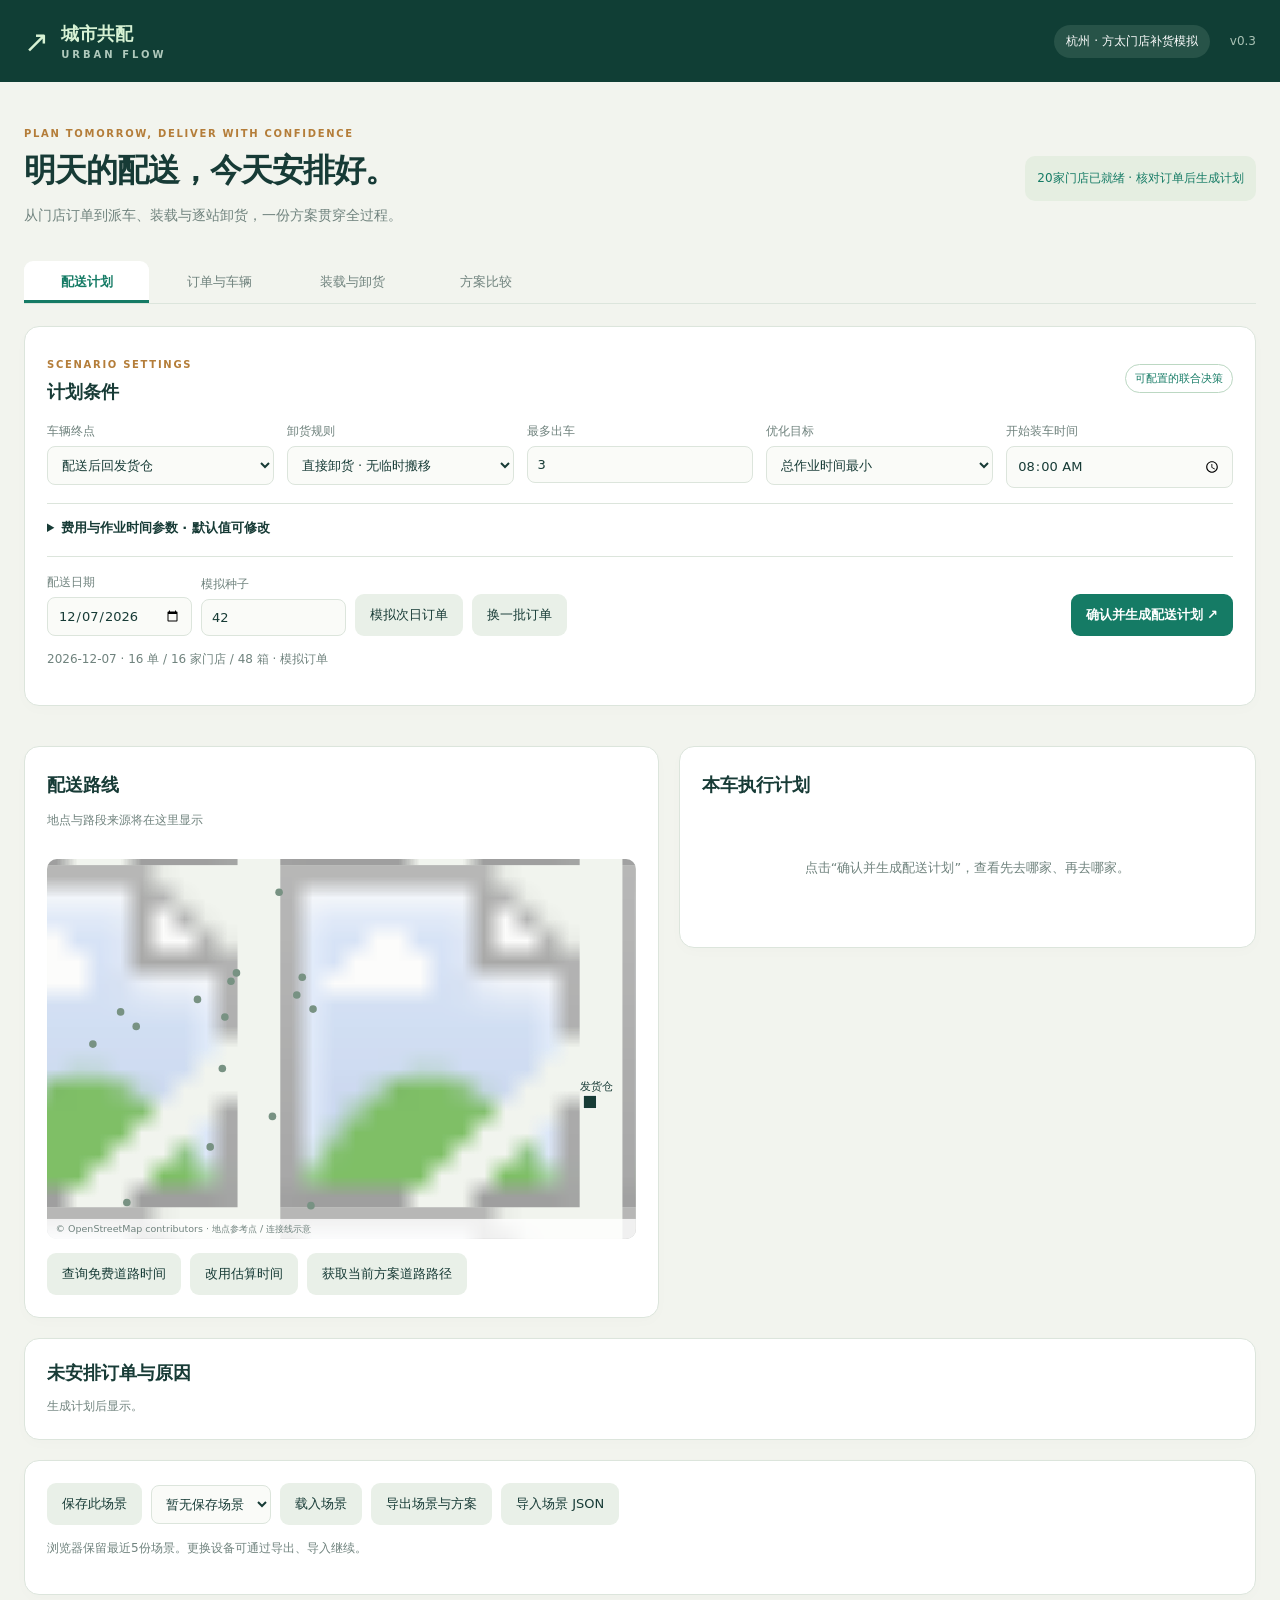
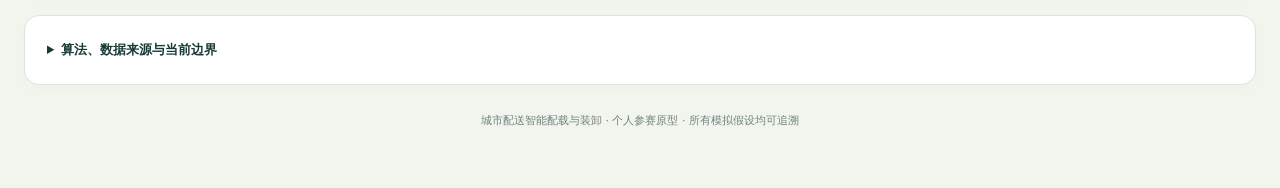
==== index.html @ 90bd45fb "feat: publish configurable dispatch and loading demo v0.3" ====
<!doctype html>
<html lang="zh-CN"><head><meta charset="utf-8"><meta name="viewport" content="width=device-width,initial-scale=1"><meta name="theme-color" content="#123d38"><title>城市共配 · 方太门店配送工作台</title><link rel="stylesheet" href="style.css"></head>
<body><header class="top"><a class="brand" href="#">↗ <span>城市共配<small>URBAN FLOW</small></span></a><span class="badge">杭州 · 方太门店补货模拟</span><span class="version">v0.3</span></header>
<main><section class="intro"><div><p class="eyebrow">PLAN TOMORROW, DELIVER WITH CONFIDENCE</p><h1>明天的配送，今天安排好。</h1><p>从门店订单到派车、装载与逐站卸货，一份方案贯穿全过程。</p></div><div class="status" id="status">准备加载门店数据…</div></section>
<nav class="tabs" aria-label="工作台"><button data-tab="plan" class="active">配送计划</button><button data-tab="orders">订单与车辆</button><button data-tab="cargo">装载与卸货</button><button data-tab="compare">方案比较</button></nav>
<div id="notice" role="status" aria-live="polite" hidden></div><div id="stale" class="notice warning" hidden>订单或条件已修改。当前结果属于上次确认的场景；确认并重新计算后更新。</div>
<section class="card settings"><div class="section-head"><div><p class="eyebrow">SCENARIO SETTINGS</p><h2>计划条件</h2></div><span class="tag">可配置的联合决策</span></div>
<div class="fields"><label>车辆终点<select id="endpoint"><option value="return">配送后回发货仓</option><option value="open">最后一家门店结束</option><option value="parking">前往指定停车点</option></select></label><label>卸货规则<select id="unload"><option value="direct">直接卸货 · 无临时搬移</option><option value="limited">允许有限临时搬移</option></select></label><label>最多出车<input id="max-vehicles" type="number" min="1" max="6" value="3"></label><label>优化目标<select id="objective"><option value="time">总作业时间最小</option><option value="cost">配送费用最低</option></select></label><label>开始装车时间<input id="start" type="time" value="08:00"></label><label id="rehandle-label" hidden>每站最多搬移件数<input id="max-rehandles" type="number" min="0" max="5" value="2"></label></div>
<div id="parking-fields" class="fields" hidden><label>停车点名称<input id="end-name" value=""></label><label>经度 WGS84<input id="end-lon" type="number" step="any"></label><label>纬度 WGS84<input id="end-lat" type="number" step="any"></label></div>
<details><summary>费用与作业时间参数 · 默认值可修改</summary><p class="muted">默认费用是演示假设。可统一应用到所有车辆，也可在“订单与车辆”中分别修改。人工费包含装车、行驶、等待、卸货及终点行程。</p><div class="fields"><label>出车固定费 元/次<input id="fixed-cost" type="number" min="0" value="200"></label><label>里程费 元/km<input id="km-cost" type="number" min="0" step="0.1" value="1.5"></label><label>人工费 元/小时<input id="labor-cost" type="number" min="0" value="30"></label></div><div class="button-row"><button id="apply-costs" class="secondary">应用到全部车辆</button><button id="reset-costs" class="secondary">恢复默认费用</button></div><div id="time-parameters" class="fields"></div></details>
<div class="simulator"><label>配送日期<input id="date" type="date"></label><label>模拟种子<input id="seed" type="number" min="0" max="4294967295" value="42"></label><button id="simulate" class="secondary">模拟次日订单</button><button id="new-seed" class="secondary">换一批订单</button><button id="solve" class="primary">确认并生成配送计划 ↗</button><button id="cancel-solve" class="secondary" hidden>停止计算</button></div>
<p id="scenario-note" class="muted"></p></section>
<section id="plan-panel" class="panel"><div class="kpis" id="kpis"></div><div class="grid-two"><article class="card"><div class="section-head"><div><h2>配送路线</h2><p class="muted" id="road-note">地点与路段来源将在这里显示</p></div></div><div id="map"></div><div id="vehicle-tabs" class="button-row"></div><div class="button-row"><button id="road-query" class="secondary">查询免费道路时间</button><button id="road-clear" class="secondary">改用估算时间</button><button id="geometry-query" class="secondary">获取当前方案道路路径</button></div></article><article class="card"><div class="section-head"><div><h2>本车执行计划</h2><p id="route-heading" class="muted"></p></div></div><div id="route-list"></div><div id="route-totals"></div></article></div><article class="card"><h2>未安排订单与原因</h2><div id="unassigned" class="muted">生成计划后显示。</div></article></section>
<section id="orders-panel" class="panel" hidden><article class="card"><div class="section-head"><div><h2>次日配送订单</h2><p class="muted">门店是真实公开记录；商品、包装、数量与收货时间窗为模拟。时间窗约束卸货完成时刻。</p></div><button id="add-order" class="secondary">＋ 门店补单</button></div><div id="order-list"></div></article><article class="card"><h2>可用车辆与费用</h2><p class="muted">从可用车辆池中选择最多指定数量的车；车厢单位 cm、载重单位 kg。</p><div id="fleet"></div></article></section>
<section id="cargo-panel" class="panel" hidden><div class="grid-two"><article class="card"><div class="section-head"><div><h2>三维装载布局</h2><p id="cargo-heading" class="muted">拖动旋转 · 双指或滚轮缩放</p></div><button id="reset-view" class="secondary">重置视角</button></div><div id="cargo-vehicles" class="button-row"></div><canvas id="cargo-canvas" aria-label="三维箱件布局"></canvas><div id="cargo-stats" class="muted"></div><div class="fields"><label>展示模式<select id="operation-mode"><option value="overview">完整初始装载</option><option value="loading">逐箱装车</option><option value="unloading">逐站卸货与搬移</option></select></label><label>配送站点<select id="cargo-stop"></select></label></div><div class="button-row"><button id="op-prev" class="secondary">上一步</button><button id="op-next" class="primary">下一步</button><button id="op-all" class="secondary">完成本段</button></div><p id="operation-note" aria-live="polite"></p><label>箱件详情<select id="box-picker"></select></label><p id="box-info" class="muted"></p></article><article class="card"><h2>装卸执行步骤</h2><p class="muted">车门位于 x=0。按步骤取货；临时搬出的货物会恢复到经过校验的位置。</p><div id="operation-list"></div><div id="service-breakdown"></div></article></div></section>
<section id="compare-panel" class="panel" hidden><article class="card"><h2>同一场景：基础规则与联合优化</h2><div id="baseline-comparison"></div></article><article class="card"><div class="section-head"><div><h2>不同条件的方案记录</h2><p class="muted">修改终点、卸货规则或目标，再计算一次。仅对同一批订单与车辆参数显示可比记录。</p></div><button id="clear-history" class="secondary">清空记录</button></div><div id="history"></div></article><article class="card"><h2>求解与校验</h2><div id="diagnostics" class="muted"></div></article></section>
<section class="card storage"><div class="button-row"><button id="save" class="secondary">保存此场景</button><select id="saved" aria-label="已保存场景"></select><button id="load" class="secondary">载入场景</button><button id="export" class="secondary">导出场景与方案</button><button id="import" class="secondary">导入场景 JSON</button><input id="file" type="file" accept=".json" hidden></div><p class="muted">浏览器保留最近5份场景。更换设备可通过导出、导入继续。</p></section>
<details class="card methods"><summary>算法、数据来源与当前边界</summary><p>算法采用多起点贪心插入、2-opt、跨车移单与可行路线池组合；每条候选路线同时检查时间窗、三维装载和逐站卸货。最大化可按时完成的订单数后，按所选时间或费用目标比较方案。有限搜索无全局最优性证明，启发式失败不等于数学不可行。</p><p>参考：Tamke 等 EJOR 2026，三维装载约束路径优化；Nascimento 等 EJOR 2026 在线发表，带时间窗的逻辑型 Benders 分解。本程序借鉴模型与分解结构，实际实现为启发式，未实现论文完整精确算法。</p><p id="catalog-note"></p><p>包装尺寸、车队、费用与装卸系数都是演示假设。箱件保持直立、可按规则水平旋转；采用最多两层、单箱完整支撑的保守模型。搬移假定现场有足够的临时放置空间。未建模真实绑扎、车轴载荷、转弯制动或人员转向空间。</p><p>道路缓存与在线免费服务采用普通驾车路线，未验证货车限行及实时拥堵。地图加载失败不会阻止已有数据的计算。末站结束模式只统计本任务；指定停车点模式包含前往停车点的行程。</p><p><a href="https://doi.org/10.1016/j.ejor.2025.10.010" target="_blank" rel="noopener">Tamke 等论文</a> · <a href="https://doi.org/10.1016/j.ejor.2026.05.051" target="_blank" rel="noopener">Nascimento 等论文</a> · <a href="https://www.fotile.com/h5/services/shopList.html?key=杭州市" target="_blank" rel="noopener">方太门店查询</a></p></details>
<footer>城市配送智能配载与装卸 · 个人参赛原型 · 所有模拟假设均可追溯</footer></main>
<script>
window.addEventListener('error',function(e){if(!window.UrbanUI){document.getElementById('status').textContent='页面组件加载失败，请刷新或用系统浏览器打开。';var n=document.getElementById('notice');n.hidden=false;n.className='error';n.textContent='页面尚未启动。请检查网络后刷新；下载HTML需在支持JavaScript的浏览器打开。';}},true);
setTimeout(function(){if(!window.UrbanUI)document.getElementById('status').textContent='页面尚未启动，请刷新或换用系统浏览器。';},5000);
</script><script src="engine.js"></script><script src="catalog.js"></script><script src="app.js"></script></body></html>
---- style.css ----
:root{--ink:#173b36;--muted:#70837e;--green:#157b65;--bg:#f2f4ee;--line:#dce5dc;--gold:#b47d39;font-family:system-ui,-apple-system,"Segoe UI","PingFang SC",sans-serif;color:var(--ink);background:var(--bg)}*{box-sizing:border-box}body{margin:0}button,input,select{font:inherit}button{cursor:pointer;border:0;border-radius:9px;padding:11px 15px;font-size:13px;min-height:42px;transition:background .15s}button:disabled{opacity:.5;cursor:wait}button:focus-visible,input:focus,select:focus{outline:2px solid #65ad95;outline-offset:2px}.primary{background:var(--green);color:white;font-weight:650}.secondary{background:#e9f0e8;color:var(--ink)}.top{height:82px;padding:0 max(24px,calc((100vw - 1280px)/2));display:flex;align-items:center;gap:20px;background:#103e35;color:white}.brand{font-size:30px;color:#d7f2d4;text-decoration:none;display:flex;gap:12px;align-items:center}.brand span{font-size:18px;font-weight:700}.brand small{display:block;font-size:10px;letter-spacing:3px;margin-top:3px;color:#afc9bc}.badge{margin-left:auto;font-size:12px;background:#275348;padding:8px 12px;border-radius:30px}.version{font-size:12px;color:#a9c2b5}main{max-width:1280px;margin:auto;padding:30px 24px}.intro{display:flex;align-items:center;gap:20px;padding:6px 0 22px}.intro h1{font-size:32px;margin:7px 0 12px;letter-spacing:-1px}.intro p{color:var(--muted);font-size:14px}.eyebrow{font-size:10px!important;letter-spacing:1.7px;font-weight:700;color:var(--gold)!important}.status{margin-left:auto;max-width:270px;font-size:12px;color:var(--green);background:#e5eee1;border-radius:10px;padding:12px;line-height:1.8}.tabs{display:flex;border-bottom:1px solid var(--line);gap:8px;margin-bottom:22px}.tabs button{border-radius:9px 9px 0 0;background:transparent;color:var(--muted);min-width:125px}.tabs button.active{background:white;color:var(--green);box-shadow:inset 0 -3px var(--green);font-weight:700}.card{background:white;border:1px solid var(--line);border-radius:15px;padding:22px;margin-bottom:20px;box-shadow:0 4px 14px #153b3604}.section-head{display:flex;justify-content:space-between;gap:12px;align-items:center;margin-bottom:15px}h2{font-size:18px;margin:0 0 10px}h3{font-size:15px;margin:10px 0}.section-head h2{margin:4px 0}.tag{font-size:11px;white-space:nowrap;border:1px solid #bcd8c3;padding:6px 9px;border-radius:20px;color:var(--green)}.fields{display:grid;grid-template-columns:repeat(auto-fit,minmax(145px,1fr));gap:13px;margin:15px 0}label{display:block;font-size:12px;color:var(--muted)}input,select{display:block;width:100%;padding:10px;border:1px solid var(--line);border-radius:8px;color:var(--ink);background:#fafbf8;margin-top:6px;min-width:0;font-size:13px}input[type=checkbox]{display:inline;width:auto;margin-right:8px}details{border-top:1px solid var(--line);padding-top:12px;margin-top:15px}summary{cursor:pointer;font-size:13px;font-weight:650;line-height:1.8}.muted{color:var(--muted);font-size:12px;line-height:1.9}.simulator,.button-row{display:flex;flex-wrap:wrap;gap:9px;align-items:center}.simulator{border-top:1px solid var(--line);margin-top:17px;padding-top:17px;align-items:flex-end}.simulator label{width:145px}.simulator .primary{margin-left:auto}.kpis{display:grid;grid-template-columns:repeat(4,1fr);gap:15px;margin-bottom:20px}.kpi{border:1px solid var(--line);border-radius:12px;background:white;padding:20px}.kpi span{font-size:12px;color:var(--muted)}.kpi strong{display:block;font-size:28px;margin:12px 0 7px;font-weight:650}.kpi small{font-size:11px;color:var(--muted)}.grid-two{display:grid;grid-template-columns:1.1fr 1fr;gap:20px;align-items:start}#map svg{width:100%;display:block;border-radius:10px;background:#f1f4ee;margin-bottom:14px}.route-stop{border-left:2px solid #d6e4d9;padding:10px 0 10px 15px;margin-left:9px}.route-stop b{font-size:13px;display:block}.route-stop p{font-size:12px;color:var(--muted);margin:7px 0}.breakdown{display:grid;grid-template-columns:repeat(2,1fr);gap:8px;background:#f2f6ee;border-radius:10px;padding:12px;margin-top:12px;font-size:12px}.breakdown strong{display:block;font-size:16px;margin-top:5px}.order-card,.fleet-card{border:1px solid var(--line);border-radius:10px;margin:13px 0;padding:15px}.order-head{display:flex;gap:10px;align-items:center}.order-head b{font-size:13px}.order-head button{margin-left:auto;padding:7px 12px;min-height:32px;color:#a9503a}.order-card .fields{margin:10px 0}.order-card details{font-size:12px}table{width:100%;border-collapse:collapse;font-size:12px}th,td{text-align:left;padding:10px;border-bottom:1px solid var(--line);white-space:nowrap}th{font-weight:600;color:var(--muted);background:#f5f8f2}.table-scroll{overflow:auto}.table-scroll input{width:75px}.table-scroll input[type=checkbox]{width:auto}canvas{width:100%;height:330px;display:block;background:linear-gradient(#f5f7f0,#eef2e9);border-radius:10px;margin:15px 0;touch-action:none}.operation{padding:12px;border-bottom:1px solid var(--line);font-size:12px;line-height:1.8}.operation.done{background:#edf5e9;color:var(--green)}.operation.current{border-left:3px solid var(--gold);background:#faf4e9}.operation small{color:var(--muted)}.notice,#notice{border-radius:10px;padding:13px 15px;margin:15px 0;font-size:13px;line-height:1.8;background:#e7f1e3;color:var(--ink)}.warning,#notice.error{background:#fff1df;color:#8d5b25}.empty{padding:35px 12px;text-align:center;color:var(--muted);font-size:13px}.vehicle-pill.active{color:white;background:var(--green)}.methods p{font-size:12px;color:var(--muted);line-height:1.9}.methods a{color:var(--green)}footer{font-size:11px;text-align:center;color:var(--muted);padding:8px 0 30px}.storage select{width:auto;max-width:240px;margin:0}.busy{opacity:.8}[hidden]{display:none!important}@media(max-width:850px){.grid-two{grid-template-columns:1fr}.intro{display:block}.status{margin:15px 0 0;max-width:none}.kpis{grid-template-columns:repeat(2,1fr)}.tabs{gap:0}.tabs button{min-width:0;flex:1;padding:12px 6px}.top{padding:0 18px;gap:10px}.badge{font-size:10px}.intro h1{font-size:27px}}@media(max-width:480px){main{padding:20px 13px}.card{padding:16px;border-radius:12px}.top{height:70px}.brand span{font-size:16px}.badge{max-width:150px;line-height:1.5;text-align:center}.version{display:none}.intro p{line-height:1.8}.fields{grid-template-columns:repeat(2,minmax(0,1fr));gap:10px}.simulator label{width:calc(50% - 5px)}.simulator button{flex:1}.simulator .primary{flex-basis:100%;margin-left:0}.kpis{gap:9px}.kpi{padding:14px}.kpi strong{font-size:24px}.tag{display:none}canvas{height:300px}.section-head{align-items:flex-start}.button-row button{padding:9px 11px}h2{font-size:17px}}
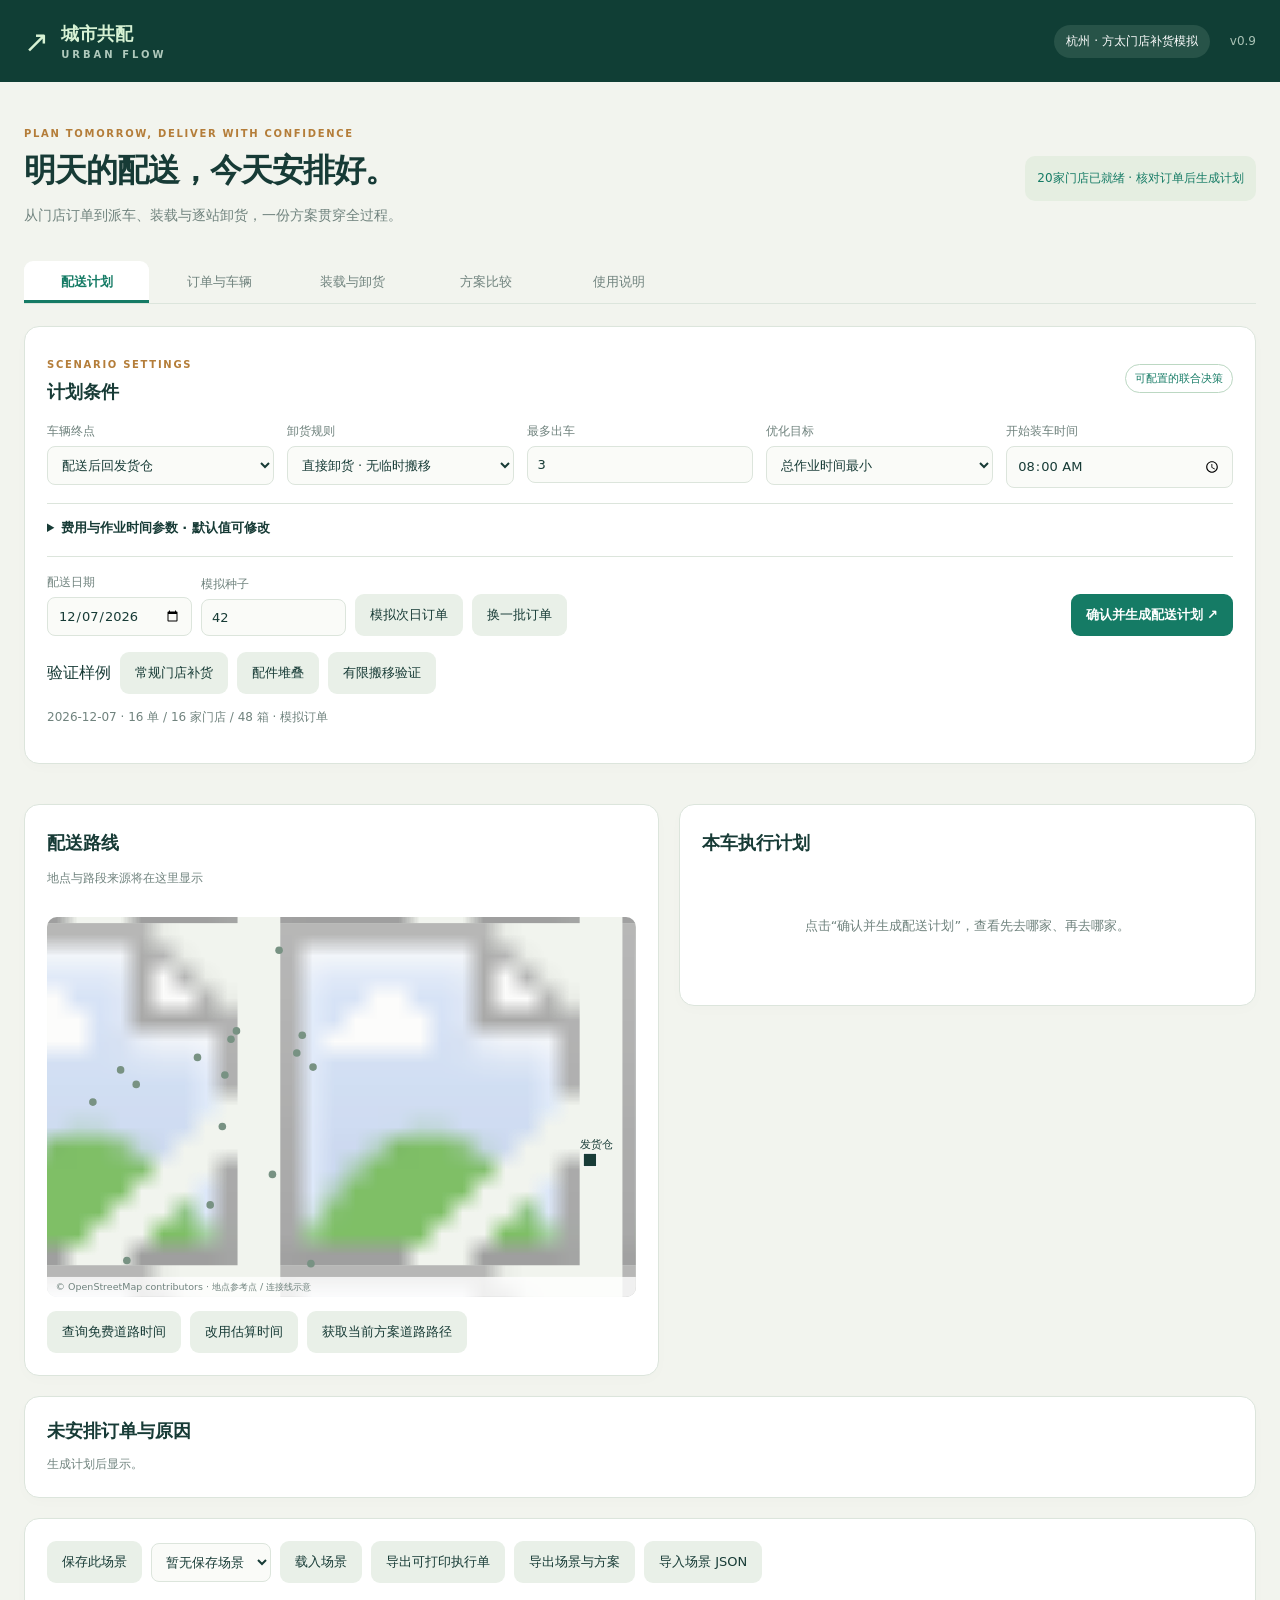
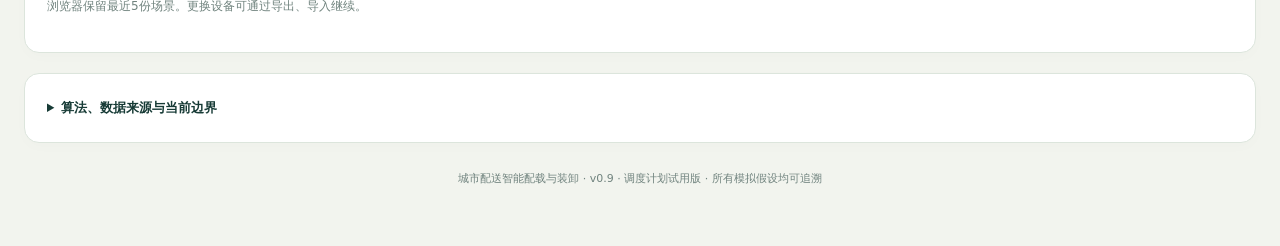
==== commit 38fa181d: "feat: release v0.9 delivery planning with validated stacking Add five package types, unload guidance" ====
--- a/index.html
+++ b/index.html
@@ -1,23 +1,23 @@
 <!doctype html>
-<html lang="zh-CN"><head><meta charset="utf-8"><meta name="viewport" content="width=device-width,initial-scale=1"><meta name="theme-color" content="#123d38"><title>城市共配 · 方太门店配送工作台</title><link rel="stylesheet" href="style.css"></head>
-<body><header class="top"><a class="brand" href="#">↗ <span>城市共配<small>URBAN FLOW</small></span></a><span class="badge">杭州 · 方太门店补货模拟</span><span class="version">v0.3</span></header>
+<html lang="zh-CN"><head><meta charset="utf-8"><meta name="viewport" content="width=device-width,initial-scale=1"><meta name="theme-color" content="#123d38"><title>城市共配 · 方太门店配送工作台 v0.9</title><link rel="stylesheet" href="style.css?v=0.9"></head>
+<body><header class="top"><a class="brand" href="#">↗ <span>城市共配<small>URBAN FLOW</small></span></a><span class="badge">杭州 · 方太门店补货模拟</span><span class="version">v0.9</span></header>
 <main><section class="intro"><div><p class="eyebrow">PLAN TOMORROW, DELIVER WITH CONFIDENCE</p><h1>明天的配送，今天安排好。</h1><p>从门店订单到派车、装载与逐站卸货，一份方案贯穿全过程。</p></div><div class="status" id="status">准备加载门店数据…</div></section>
-<nav class="tabs" aria-label="工作台"><button data-tab="plan" class="active">配送计划</button><button data-tab="orders">订单与车辆</button><button data-tab="cargo">装载与卸货</button><button data-tab="compare">方案比较</button></nav>
+<nav class="tabs" aria-label="工作台"><button data-tab="plan" class="active">配送计划</button><button data-tab="orders">订单与车辆</button><button data-tab="cargo">装载与卸货</button><button data-tab="compare">方案比较</button><button data-tab="help">使用说明</button></nav>
 <div id="notice" role="status" aria-live="polite" hidden></div><div id="stale" class="notice warning" hidden>订单或条件已修改。当前结果属于上次确认的场景；确认并重新计算后更新。</div>
 <section class="card settings"><div class="section-head"><div><p class="eyebrow">SCENARIO SETTINGS</p><h2>计划条件</h2></div><span class="tag">可配置的联合决策</span></div>
 <div class="fields"><label>车辆终点<select id="endpoint"><option value="return">配送后回发货仓</option><option value="open">最后一家门店结束</option><option value="parking">前往指定停车点</option></select></label><label>卸货规则<select id="unload"><option value="direct">直接卸货 · 无临时搬移</option><option value="limited">允许有限临时搬移</option></select></label><label>最多出车<input id="max-vehicles" type="number" min="1" max="6" value="3"></label><label>优化目标<select id="objective"><option value="time">总作业时间最小</option><option value="cost">配送费用最低</option></select></label><label>开始装车时间<input id="start" type="time" value="08:00"></label><label id="rehandle-label" hidden>每站最多搬移件数<input id="max-rehandles" type="number" min="0" max="5" value="2"></label></div>
 <div id="parking-fields" class="fields" hidden><label>停车点名称<input id="end-name" value=""></label><label>经度 WGS84<input id="end-lon" type="number" step="any"></label><label>纬度 WGS84<input id="end-lat" type="number" step="any"></label></div>
 <details><summary>费用与作业时间参数 · 默认值可修改</summary><p class="muted">默认费用是演示假设。可统一应用到所有车辆，也可在“订单与车辆”中分别修改。人工费包含装车、行驶、等待、卸货及终点行程。</p><div class="fields"><label>出车固定费 元/次<input id="fixed-cost" type="number" min="0" value="200"></label><label>里程费 元/km<input id="km-cost" type="number" min="0" step="0.1" value="1.5"></label><label>人工费 元/小时<input id="labor-cost" type="number" min="0" value="30"></label></div><div class="button-row"><button id="apply-costs" class="secondary">应用到全部车辆</button><button id="reset-costs" class="secondary">恢复默认费用</button></div><div id="time-parameters" class="fields"></div></details>
 <div class="simulator"><label>配送日期<input id="date" type="date"></label><label>模拟种子<input id="seed" type="number" min="0" max="4294967295" value="42"></label><button id="simulate" class="secondary">模拟次日订单</button><button id="new-seed" class="secondary">换一批订单</button><button id="solve" class="primary">确认并生成配送计划 ↗</button><button id="cancel-solve" class="secondary" hidden>停止计算</button></div>
-<p id="scenario-note" class="muted"></p></section>
+<div class="button-row examples"><span>验证样例</span><button id="example-normal" class="secondary">常规门店补货</button><button id="example-stack" class="secondary">配件堆叠</button><button id="example-rehandle" class="secondary">有限搬移验证</button></div><p id="scenario-note" class="muted"></p></section>
 <section id="plan-panel" class="panel"><div class="kpis" id="kpis"></div><div class="grid-two"><article class="card"><div class="section-head"><div><h2>配送路线</h2><p class="muted" id="road-note">地点与路段来源将在这里显示</p></div></div><div id="map"></div><div id="vehicle-tabs" class="button-row"></div><div class="button-row"><button id="road-query" class="secondary">查询免费道路时间</button><button id="road-clear" class="secondary">改用估算时间</button><button id="geometry-query" class="secondary">获取当前方案道路路径</button></div></article><article class="card"><div class="section-head"><div><h2>本车执行计划</h2><p id="route-heading" class="muted"></p></div></div><div id="route-list"></div><div id="route-totals"></div></article></div><article class="card"><h2>未安排订单与原因</h2><div id="unassigned" class="muted">生成计划后显示。</div></article></section>
-<section id="orders-panel" class="panel" hidden><article class="card"><div class="section-head"><div><h2>次日配送订单</h2><p class="muted">门店是真实公开记录；商品、包装、数量与收货时间窗为模拟。时间窗约束卸货完成时刻。</p></div><button id="add-order" class="secondary">＋ 门店补单</button></div><div id="order-list"></div></article><article class="card"><h2>可用车辆与费用</h2><p class="muted">从可用车辆池中选择最多指定数量的车；车厢单位 cm、载重单位 kg。</p><div id="fleet"></div></article></section>
-<section id="cargo-panel" class="panel" hidden><div class="grid-two"><article class="card"><div class="section-head"><div><h2>三维装载布局</h2><p id="cargo-heading" class="muted">拖动旋转 · 双指或滚轮缩放</p></div><button id="reset-view" class="secondary">重置视角</button></div><div id="cargo-vehicles" class="button-row"></div><canvas id="cargo-canvas" aria-label="三维箱件布局"></canvas><div id="cargo-stats" class="muted"></div><div class="fields"><label>展示模式<select id="operation-mode"><option value="overview">完整初始装载</option><option value="loading">逐箱装车</option><option value="unloading">逐站卸货与搬移</option></select></label><label>配送站点<select id="cargo-stop"></select></label></div><div class="button-row"><button id="op-prev" class="secondary">上一步</button><button id="op-next" class="primary">下一步</button><button id="op-all" class="secondary">完成本段</button></div><p id="operation-note" aria-live="polite"></p><label>箱件详情<select id="box-picker"></select></label><p id="box-info" class="muted"></p></article><article class="card"><h2>装卸执行步骤</h2><p class="muted">车门位于 x=0。按步骤取货；临时搬出的货物会恢复到经过校验的位置。</p><div id="operation-list"></div><div id="service-breakdown"></div></article></div></section>
-<section id="compare-panel" class="panel" hidden><article class="card"><h2>同一场景：基础规则与联合优化</h2><div id="baseline-comparison"></div></article><article class="card"><div class="section-head"><div><h2>不同条件的方案记录</h2><p class="muted">修改终点、卸货规则或目标，再计算一次。仅对同一批订单与车辆参数显示可比记录。</p></div><button id="clear-history" class="secondary">清空记录</button></div><div id="history"></div></article><article class="card"><h2>求解与校验</h2><div id="diagnostics" class="muted"></div></article></section>
-<section class="card storage"><div class="button-row"><button id="save" class="secondary">保存此场景</button><select id="saved" aria-label="已保存场景"></select><button id="load" class="secondary">载入场景</button><button id="export" class="secondary">导出场景与方案</button><button id="import" class="secondary">导入场景 JSON</button><input id="file" type="file" accept=".json" hidden></div><p class="muted">浏览器保留最近5份场景。更换设备可通过导出、导入继续。</p></section>
-<details class="card methods"><summary>算法、数据来源与当前边界</summary><p>算法采用多起点贪心插入、2-opt、跨车移单与可行路线池组合；每条候选路线同时检查时间窗、三维装载和逐站卸货。最大化可按时完成的订单数后，按所选时间或费用目标比较方案。有限搜索无全局最优性证明，启发式失败不等于数学不可行。</p><p>参考：Tamke 等 EJOR 2026，三维装载约束路径优化；Nascimento 等 EJOR 2026 在线发表，带时间窗的逻辑型 Benders 分解。本程序借鉴模型与分解结构，实际实现为启发式，未实现论文完整精确算法。</p><p id="catalog-note"></p><p>包装尺寸、车队、费用与装卸系数都是演示假设。箱件保持直立、可按规则水平旋转；采用最多两层、单箱完整支撑的保守模型。搬移假定现场有足够的临时放置空间。未建模真实绑扎、车轴载荷、转弯制动或人员转向空间。</p><p>道路缓存与在线免费服务采用普通驾车路线，未验证货车限行及实时拥堵。地图加载失败不会阻止已有数据的计算。末站结束模式只统计本任务；指定停车点模式包含前往停车点的行程。</p><p><a href="https://doi.org/10.1016/j.ejor.2025.10.010" target="_blank" rel="noopener">Tamke 等论文</a> · <a href="https://doi.org/10.1016/j.ejor.2026.05.051" target="_blank" rel="noopener">Nascimento 等论文</a> · <a href="https://www.fotile.com/h5/services/shopList.html?key=杭州市" target="_blank" rel="noopener">方太门店查询</a></p></details>
-<footer>城市配送智能配载与装卸 · 个人参赛原型 · 所有模拟假设均可追溯</footer></main>
+<section id="orders-panel" class="panel" hidden><article class="card"><div class="section-head"><div><h2>次日配送订单</h2><p class="muted">门店是真实公开记录；商品、包装、数量与收货时间窗为模拟。时间窗约束卸货完成时刻。</p></div><button id="add-order" class="secondary">＋ 门店补单</button></div><div class="button-row"><button id="csv-template" class="secondary">下载订单 CSV 模板</button><button id="csv-import" class="secondary">导入订单 CSV</button><button id="store-list" class="secondary">下载门店编号表</button><input id="csv-file" type="file" accept=".csv,text/csv" hidden></div><div id="order-list"></div></article><article class="card"><h2>可用车辆与费用</h2><p class="muted">从可用车辆池中选择最多指定数量的车；车厢单位 cm、载重单位 kg。</p><div id="fleet"></div></article></section>
+<section id="cargo-panel" class="panel" hidden><div class="grid-two"><article class="card"><div class="section-head"><div><h2>三维装载布局</h2><p id="cargo-heading" class="muted">拖动旋转 · 双指或滚轮缩放</p></div><div class="button-row"><button id="top-view" class="secondary">俯视图</button><button id="reset-view" class="secondary">重置视角</button></div></div><div id="cargo-vehicles" class="button-row"></div><canvas id="cargo-canvas" aria-label="三维箱件布局"></canvas><div id="cargo-stats" class="muted"></div><div class="fields"><label>展示模式<select id="operation-mode"><option value="overview">完整初始装载</option><option value="loading">逐箱装车</option><option value="unloading">逐站卸货与搬移</option></select></label><label>配送站点<select id="cargo-stop"></select></label></div><div class="button-row"><button id="op-prev" class="secondary">上一步</button><button id="op-next" class="primary">下一步</button><button id="op-all" class="secondary">完成本段</button><button id="next-stop" class="secondary">下一站</button></div><p id="operation-note" aria-live="polite"></p><label>箱件详情<select id="box-picker"></select></label><p id="box-info" class="muted"></p></article><article class="card"><h2>装卸执行步骤</h2><p class="muted">车门位于 x=0。按步骤取货；临时搬出的货物会恢复到经过校验的位置。</p><div id="operation-list"></div><div id="service-breakdown"></div></article></div></section>
+<section id="compare-panel" class="panel" hidden><article class="card"><h2>同一场景：三种规则与联合优化</h2><div id="baseline-comparison"></div></article><article class="card"><div class="section-head"><div><h2>不同条件的方案记录</h2><p class="muted">修改终点、卸货规则或目标，再计算一次。仅对同一批订单与车辆参数显示可比记录。</p></div><button id="clear-history" class="secondary">清空记录</button></div><div id="history"></div></article><article class="card"><h2>求解与校验</h2><div id="diagnostics" class="muted"></div></article></section>
+<section class="card storage"><div class="button-row"><button id="save" class="secondary">保存此场景</button><select id="saved" aria-label="已保存场景"></select><button id="load" class="secondary">载入场景</button><button id="print-plan" class="secondary">导出可打印执行单</button><button id="export" class="secondary">导出场景与方案</button><button id="import" class="secondary">导入场景 JSON</button><input id="file" type="file" accept=".json" hidden></div><p class="muted">浏览器保留最近5份场景。更换设备可通过导出、导入继续。</p></section>
+<details class="card methods"><summary>算法、数据来源与当前边界</summary><p>算法采用多起点贪心插入、2-opt、跨车移单与可行路线池组合；每条候选路线同时检查时间窗、三维装载和逐站卸货。最大化可按时完成的订单数后，按所选时间或费用目标比较方案。有限搜索无全局最优性证明，启发式失败不等于数学不可行。</p><p>参考：Tamke 等 EJOR 2026，三维装载约束路径优化；Nascimento 等 EJOR 2026 在线发表，带时间窗的逻辑型 Benders 分解。本程序借鉴模型与分解结构，实际实现为启发式，未实现论文完整精确算法。</p><p id="catalog-note"></p><p>包装尺寸、车队、费用与装卸系数都是演示假设。箱件保持直立、可按规则水平旋转；采用最多两层、单箱完整支撑的保守模型。搬移假定现场有足够的临时放置空间。未建模真实绑扎、车轴载荷、转弯制动或人员转向空间。</p><p>道路缓存与在线免费服务采用普通驾车路线，本版按普通驾车模型计算，不将拥堵或限行作为优化条件。地图加载失败不会阻止已有数据的计算。末站结束模式只统计本任务；指定停车点模式包含前往停车点的行程。</p><p><a href="https://doi.org/10.1016/j.ejor.2025.10.010" target="_blank" rel="noopener">Tamke 等论文</a> · <a href="https://doi.org/10.1016/j.ejor.2026.05.051" target="_blank" rel="noopener">Nascimento 等论文</a> · <a href="https://www.fotile.com/h5/services/shopList.html?key=杭州市" target="_blank" rel="noopener">方太门店查询</a></p></details>
+<section id="help-panel" class="panel" hidden><article class="card help"><p class="eyebrow">GET STARTED</p><h2>从订单到配送执行</h2><ol><li><b>前一天接单。</b>点击模拟按钮，在20家公开门店中生成次日补货订单；也可下载 CSV 模板，填写门店编号、收货时间和箱型数量后导入。重复订单号的多行会合并成一单。</li><li><b>确认资源与规则。</b>编辑车辆、最多出车数、终点和卸货方式。直接卸货要求取货通道畅通；有限搬移允许先搬出少量挡货，再按校验位置恢复。可用“有限搬移验证”样例对比两种规则。</li><li><b>生成计划。</b>点击确认计算，先尽量完成更多订单，再优化所选时间或费用目标。未安排的订单单独列出原因。修改条件后，已有结果保留到下次确认。</li><li><b>按路线装卸。</b>在装载页选择车辆，查看完整布局、逐箱装车和逐站卸货。上层箱先取出；每一步显示原因、位置和估计时长。切换站点会显示此前站点已完成后的车内状态。</li><li><b>发执行单。</b>下载可打印 HTML，电脑或手机浏览器打开即可阅读；可用浏览器打印为 PDF。场景 JSON 可用于换设备继续计算。浏览器保存仅限当前设备。</li></ol><h3>时间与费用怎样算</h3><p><b>min 表示分钟。</b>总作业时间是所有车辆装车、行驶、等待、卸货及终点行程的总和；车辆并行作业时，它通常大于“整批任务历时”。后者从开始装车到最后一辆车结束。</p><p>卸货时间＝每站准备＋逐箱卸货＋易碎处理＋重货处理＋临时搬出与恢复，按0.5 min向上取整。它已经计入时间窗及人工费。收货截止约束的是卸货完成时刻。</p><p>每车费用＝出车固定费＋里程×里程费＋作业小时×人工费。小、中、大车型默认分别为160/220/300元、1.2/1.6/2.1元每公里、30/35/40元每小时，均可编辑。</p><h3>五种包装与堆叠</h3><div id="sku-reference"></div><p>这些包装规格是模拟假设。最多两层，上层必须完全位于一个下层箱的顶面内，且满足承重；易碎或不可堆叠的箱子不承托其他箱件。增加配件让堆叠更容易出现，算法仍会根据支撑和卸货顺序决定位置。</p><h3>地图与方案比较</h3><p>免费道路服务提供沿道路的形状和普通驾车估计时间，不等同于实测耗时。路径与计算时间匹配后显示实线；缺少匹配道路数据时显示虚线示意。查询得到新时间后，草案提示确认重算。网络失败时保留已有道路缓存。</p><p>比较页使用同一批订单、车辆、费用和约束，分别运行输入顺序、最近门店、最早截止三种规则，再与联合优化结果比较。规则方案也接受装载及卸货校验。服务量不同时，不显示会误导的节省百分比。</p><h3>数据与版本范围</h3><p>门店记录来自公开方太门店目录，坐标为公开地图定位参考；发货仓、停车点、订单、包装、车辆及作业系数含模拟假设，未代表方太或传化的真实客户关系。门店编号表包含来源与查询日期。</p><p>v0.9适用于单仓、单日、最多30单/150箱/6辆车的计划演示与小规模试用。输入每单配送到一个门店，同车完成该单全部箱件。算法为有限搜索启发式；现场装卸仍需核对实物与安全条件。</p></article></section><footer>城市配送智能配载与装卸 · v0.9 · 调度计划试用版 · 所有模拟假设均可追溯</footer></main>
 <script>
 window.addEventListener('error',function(e){if(!window.UrbanUI){document.getElementById('status').textContent='页面组件加载失败，请刷新或用系统浏览器打开。';var n=document.getElementById('notice');n.hidden=false;n.className='error';n.textContent='页面尚未启动。请检查网络后刷新；下载HTML需在支持JavaScript的浏览器打开。';}},true);
 setTimeout(function(){if(!window.UrbanUI)document.getElementById('status').textContent='页面尚未启动，请刷新或换用系统浏览器。';},5000);
-</script><script src="engine.js"></script><script src="catalog.js"></script><script src="app.js"></script></body></html>
+</script><script src="engine.js?v=0.9"></script><script src="catalog.js?v=0.9"></script><script src="product.js?v=0.9"></script><script src="roads.js?v=0.9"></script><script src="app.js?v=0.9"></script></body></html>
--- a/style.css
+++ b/style.css
@@ -1 +1,5 @@
 :root{--ink:#173b36;--muted:#70837e;--green:#157b65;--bg:#f2f4ee;--line:#dce5dc;--gold:#b47d39;font-family:system-ui,-apple-system,"Segoe UI","PingFang SC",sans-serif;color:var(--ink);background:var(--bg)}*{box-sizing:border-box}body{margin:0}button,input,select{font:inherit}button{cursor:pointer;border:0;border-radius:9px;padding:11px 15px;font-size:13px;min-height:42px;transition:background .15s}button:disabled{opacity:.5;cursor:wait}button:focus-visible,input:focus,select:focus{outline:2px solid #65ad95;outline-offset:2px}.primary{background:var(--green);color:white;font-weight:650}.secondary{background:#e9f0e8;color:var(--ink)}.top{height:82px;padding:0 max(24px,calc((100vw - 1280px)/2));display:flex;align-items:center;gap:20px;background:#103e35;color:white}.brand{font-size:30px;color:#d7f2d4;text-decoration:none;display:flex;gap:12px;align-items:center}.brand span{font-size:18px;font-weight:700}.brand small{display:block;font-size:10px;letter-spacing:3px;margin-top:3px;color:#afc9bc}.badge{margin-left:auto;font-size:12px;background:#275348;padding:8px 12px;border-radius:30px}.version{font-size:12px;color:#a9c2b5}main{max-width:1280px;margin:auto;padding:30px 24px}.intro{display:flex;align-items:center;gap:20px;padding:6px 0 22px}.intro h1{font-size:32px;margin:7px 0 12px;letter-spacing:-1px}.intro p{color:var(--muted);font-size:14px}.eyebrow{font-size:10px!important;letter-spacing:1.7px;font-weight:700;color:var(--gold)!important}.status{margin-left:auto;max-width:270px;font-size:12px;color:var(--green);background:#e5eee1;border-radius:10px;padding:12px;line-height:1.8}.tabs{display:flex;border-bottom:1px solid var(--line);gap:8px;margin-bottom:22px}.tabs button{border-radius:9px 9px 0 0;background:transparent;color:var(--muted);min-width:125px}.tabs button.active{background:white;color:var(--green);box-shadow:inset 0 -3px var(--green);font-weight:700}.card{background:white;border:1px solid var(--line);border-radius:15px;padding:22px;margin-bottom:20px;box-shadow:0 4px 14px #153b3604}.section-head{display:flex;justify-content:space-between;gap:12px;align-items:center;margin-bottom:15px}h2{font-size:18px;margin:0 0 10px}h3{font-size:15px;margin:10px 0}.section-head h2{margin:4px 0}.tag{font-size:11px;white-space:nowrap;border:1px solid #bcd8c3;padding:6px 9px;border-radius:20px;color:var(--green)}.fields{display:grid;grid-template-columns:repeat(auto-fit,minmax(145px,1fr));gap:13px;margin:15px 0}label{display:block;font-size:12px;color:var(--muted)}input,select{display:block;width:100%;padding:10px;border:1px solid var(--line);border-radius:8px;color:var(--ink);background:#fafbf8;margin-top:6px;min-width:0;font-size:13px}input[type=checkbox]{display:inline;width:auto;margin-right:8px}details{border-top:1px solid var(--line);padding-top:12px;margin-top:15px}summary{cursor:pointer;font-size:13px;font-weight:650;line-height:1.8}.muted{color:var(--muted);font-size:12px;line-height:1.9}.simulator,.button-row{display:flex;flex-wrap:wrap;gap:9px;align-items:center}.simulator{border-top:1px solid var(--line);margin-top:17px;padding-top:17px;align-items:flex-end}.simulator label{width:145px}.simulator .primary{margin-left:auto}.kpis{display:grid;grid-template-columns:repeat(4,1fr);gap:15px;margin-bottom:20px}.kpi{border:1px solid var(--line);border-radius:12px;background:white;padding:20px}.kpi span{font-size:12px;color:var(--muted)}.kpi strong{display:block;font-size:28px;margin:12px 0 7px;font-weight:650}.kpi small{font-size:11px;color:var(--muted)}.grid-two{display:grid;grid-template-columns:1.1fr 1fr;gap:20px;align-items:start}#map svg{width:100%;display:block;border-radius:10px;background:#f1f4ee;margin-bottom:14px}.route-stop{border-left:2px solid #d6e4d9;padding:10px 0 10px 15px;margin-left:9px}.route-stop b{font-size:13px;display:block}.route-stop p{font-size:12px;color:var(--muted);margin:7px 0}.breakdown{display:grid;grid-template-columns:repeat(2,1fr);gap:8px;background:#f2f6ee;border-radius:10px;padding:12px;margin-top:12px;font-size:12px}.breakdown strong{display:block;font-size:16px;margin-top:5px}.order-card,.fleet-card{border:1px solid var(--line);border-radius:10px;margin:13px 0;padding:15px}.order-head{display:flex;gap:10px;align-items:center}.order-head b{font-size:13px}.order-head button{margin-left:auto;padding:7px 12px;min-height:32px;color:#a9503a}.order-card .fields{margin:10px 0}.order-card details{font-size:12px}table{width:100%;border-collapse:collapse;font-size:12px}th,td{text-align:left;padding:10px;border-bottom:1px solid var(--line);white-space:nowrap}th{font-weight:600;color:var(--muted);background:#f5f8f2}.table-scroll{overflow:auto}.table-scroll input{width:75px}.table-scroll input[type=checkbox]{width:auto}canvas{width:100%;height:330px;display:block;background:linear-gradient(#f5f7f0,#eef2e9);border-radius:10px;margin:15px 0;touch-action:none}.operation{padding:12px;border-bottom:1px solid var(--line);font-size:12px;line-height:1.8}.operation.done{background:#edf5e9;color:var(--green)}.operation.current{border-left:3px solid var(--gold);background:#faf4e9}.operation small{color:var(--muted)}.notice,#notice{border-radius:10px;padding:13px 15px;margin:15px 0;font-size:13px;line-height:1.8;background:#e7f1e3;color:var(--ink)}.warning,#notice.error{background:#fff1df;color:#8d5b25}.empty{padding:35px 12px;text-align:center;color:var(--muted);font-size:13px}.vehicle-pill.active{color:white;background:var(--green)}.methods p{font-size:12px;color:var(--muted);line-height:1.9}.methods a{color:var(--green)}footer{font-size:11px;text-align:center;color:var(--muted);padding:8px 0 30px}.storage select{width:auto;max-width:240px;margin:0}.busy{opacity:.8}[hidden]{display:none!important}@media(max-width:850px){.grid-two{grid-template-columns:1fr}.intro{display:block}.status{margin:15px 0 0;max-width:none}.kpis{grid-template-columns:repeat(2,1fr)}.tabs{gap:0}.tabs button{min-width:0;flex:1;padding:12px 6px}.top{padding:0 18px;gap:10px}.badge{font-size:10px}.intro h1{font-size:27px}}@media(max-width:480px){main{padding:20px 13px}.card{padding:16px;border-radius:12px}.top{height:70px}.brand span{font-size:16px}.badge{max-width:150px;line-height:1.5;text-align:center}.version{display:none}.intro p{line-height:1.8}.fields{grid-template-columns:repeat(2,minmax(0,1fr));gap:10px}.simulator label{width:calc(50% - 5px)}.simulator button{flex:1}.simulator .primary{flex-basis:100%;margin-left:0}.kpis{gap:9px}.kpi{padding:14px}.kpi strong{font-size:24px}.tag{display:none}canvas{height:300px}.section-head{align-items:flex-start}.button-row button{padding:9px 11px}h2{font-size:17px}}
+
+.tabs{flex-wrap:wrap}.examples{margin-top:16px;align-items:center}.help{max-width:1000px;margin:auto}.help li{margin:16px 0;line-height:1.9}.help p{line-height:1.9}.operation p{margin:6px 0;line-height:1.6;font-size:12px}.kpis{grid-template-columns:repeat(3,minmax(0,1fr))}.order-card .button-row select{max-width:210px}@media(max-width:600px){.tabs button{flex:1 0 28%;font-size:13px}.kpis{grid-template-columns:repeat(2,minmax(0,1fr))}.simulator button{width:100%}.help ol{padding-left:20px}.order-card .button-row select{max-width:100%}}
+
+@media(max-width:480px){.version{display:inline;font-size:10px}.badge{max-width:140px;padding:6px 9px}.top{gap:8px}}
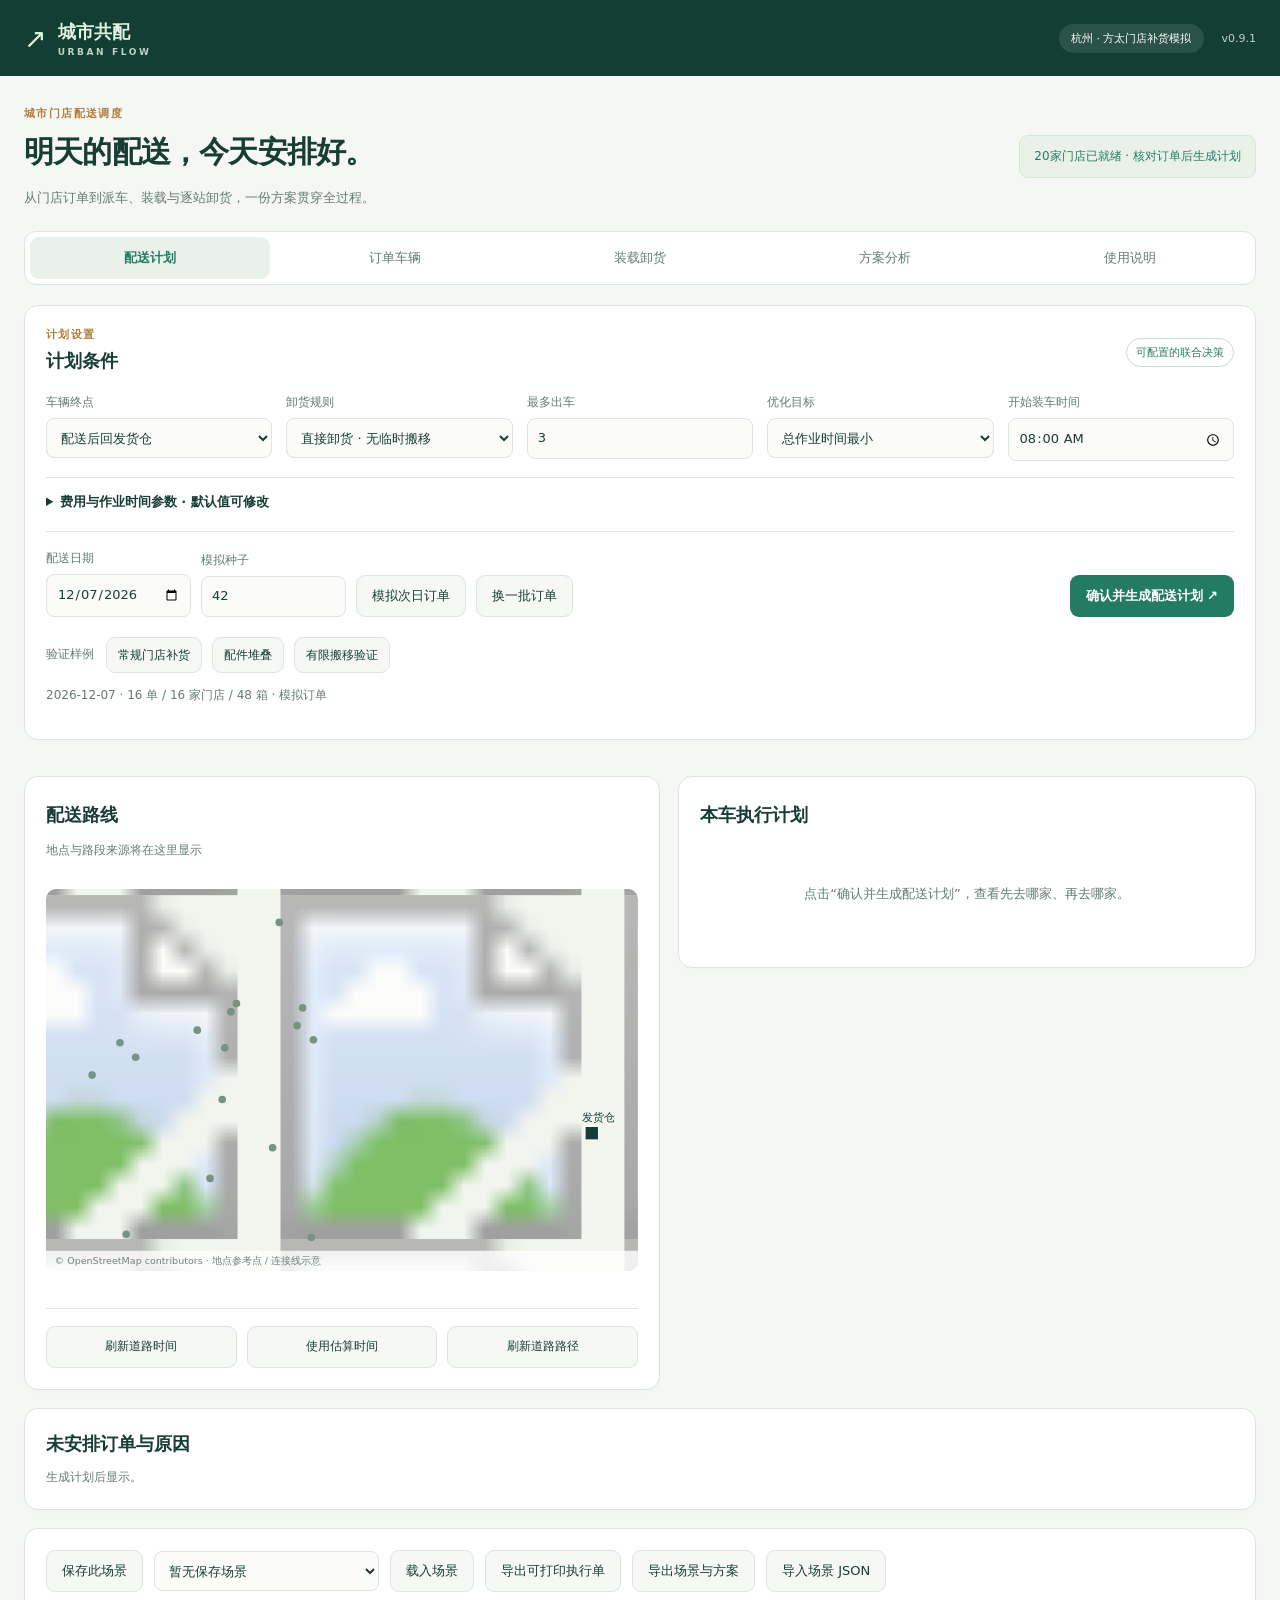
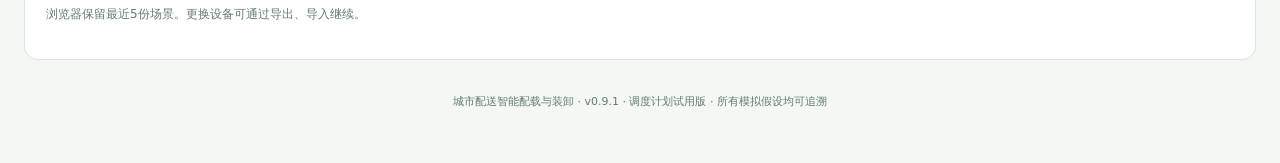
==== commit ca8ce6a3: "Improve v0.9.1 layout, help and explainable plan comparisons Separate help from plan controls, fix r" ====
--- a/index.html
+++ b/index.html
@@ -1,23 +1,30 @@
 <!doctype html>
-<html lang="zh-CN"><head><meta charset="utf-8"><meta name="viewport" content="width=device-width,initial-scale=1"><meta name="theme-color" content="#123d38"><title>城市共配 · 方太门店配送工作台 v0.9</title><link rel="stylesheet" href="style.css?v=0.9"></head>
-<body><header class="top"><a class="brand" href="#">↗ <span>城市共配<small>URBAN FLOW</small></span></a><span class="badge">杭州 · 方太门店补货模拟</span><span class="version">v0.9</span></header>
-<main><section class="intro"><div><p class="eyebrow">PLAN TOMORROW, DELIVER WITH CONFIDENCE</p><h1>明天的配送，今天安排好。</h1><p>从门店订单到派车、装载与逐站卸货，一份方案贯穿全过程。</p></div><div class="status" id="status">准备加载门店数据…</div></section>
-<nav class="tabs" aria-label="工作台"><button data-tab="plan" class="active">配送计划</button><button data-tab="orders">订单与车辆</button><button data-tab="cargo">装载与卸货</button><button data-tab="compare">方案比较</button><button data-tab="help">使用说明</button></nav>
+<html lang="zh-CN"><head><meta charset="utf-8"><meta name="viewport" content="width=device-width,initial-scale=1"><meta name="theme-color" content="#123d38"><title>城市共配 · 方太门店配送工作台 v0.9.1</title><link rel="stylesheet" href="style.css?v=0.9.1"></head>
+<body><header class="top"><a class="brand" href="#">↗ <span>城市共配<small>URBAN FLOW</small></span></a><span class="badge">杭州 · 方太门店补货模拟</span><span class="version">v0.9.1</span></header>
+<main><section class="intro"><div><p class="eyebrow">城市门店配送调度</p><h1>明天的配送，今天安排好。</h1><p>从门店订单到派车、装载与逐站卸货，一份方案贯穿全过程。</p></div><div class="status" id="status">准备加载门店数据…</div></section>
+<nav class="tabs" aria-label="工作台"><button data-tab="plan" class="active">配送计划</button><button data-tab="orders">订单车辆</button><button data-tab="cargo">装载卸货</button><button data-tab="compare">方案分析</button><button data-tab="help">使用说明</button></nav>
 <div id="notice" role="status" aria-live="polite" hidden></div><div id="stale" class="notice warning" hidden>订单或条件已修改。当前结果属于上次确认的场景；确认并重新计算后更新。</div>
-<section class="card settings"><div class="section-head"><div><p class="eyebrow">SCENARIO SETTINGS</p><h2>计划条件</h2></div><span class="tag">可配置的联合决策</span></div>
+<section class="card settings" id="settings-panel"><div class="section-head"><div><p class="eyebrow">计划设置</p><h2>计划条件</h2></div><span class="tag">可配置的联合决策</span></div>
 <div class="fields"><label>车辆终点<select id="endpoint"><option value="return">配送后回发货仓</option><option value="open">最后一家门店结束</option><option value="parking">前往指定停车点</option></select></label><label>卸货规则<select id="unload"><option value="direct">直接卸货 · 无临时搬移</option><option value="limited">允许有限临时搬移</option></select></label><label>最多出车<input id="max-vehicles" type="number" min="1" max="6" value="3"></label><label>优化目标<select id="objective"><option value="time">总作业时间最小</option><option value="cost">配送费用最低</option></select></label><label>开始装车时间<input id="start" type="time" value="08:00"></label><label id="rehandle-label" hidden>每站最多搬移件数<input id="max-rehandles" type="number" min="0" max="5" value="2"></label></div>
 <div id="parking-fields" class="fields" hidden><label>停车点名称<input id="end-name" value=""></label><label>经度 WGS84<input id="end-lon" type="number" step="any"></label><label>纬度 WGS84<input id="end-lat" type="number" step="any"></label></div>
 <details><summary>费用与作业时间参数 · 默认值可修改</summary><p class="muted">默认费用是演示假设。可统一应用到所有车辆，也可在“订单与车辆”中分别修改。人工费包含装车、行驶、等待、卸货及终点行程。</p><div class="fields"><label>出车固定费 元/次<input id="fixed-cost" type="number" min="0" value="200"></label><label>里程费 元/km<input id="km-cost" type="number" min="0" step="0.1" value="1.5"></label><label>人工费 元/小时<input id="labor-cost" type="number" min="0" value="30"></label></div><div class="button-row"><button id="apply-costs" class="secondary">应用到全部车辆</button><button id="reset-costs" class="secondary">恢复默认费用</button></div><div id="time-parameters" class="fields"></div></details>
 <div class="simulator"><label>配送日期<input id="date" type="date"></label><label>模拟种子<input id="seed" type="number" min="0" max="4294967295" value="42"></label><button id="simulate" class="secondary">模拟次日订单</button><button id="new-seed" class="secondary">换一批订单</button><button id="solve" class="primary">确认并生成配送计划 ↗</button><button id="cancel-solve" class="secondary" hidden>停止计算</button></div>
 <div class="button-row examples"><span>验证样例</span><button id="example-normal" class="secondary">常规门店补货</button><button id="example-stack" class="secondary">配件堆叠</button><button id="example-rehandle" class="secondary">有限搬移验证</button></div><p id="scenario-note" class="muted"></p></section>
-<section id="plan-panel" class="panel"><div class="kpis" id="kpis"></div><div class="grid-two"><article class="card"><div class="section-head"><div><h2>配送路线</h2><p class="muted" id="road-note">地点与路段来源将在这里显示</p></div></div><div id="map"></div><div id="vehicle-tabs" class="button-row"></div><div class="button-row"><button id="road-query" class="secondary">查询免费道路时间</button><button id="road-clear" class="secondary">改用估算时间</button><button id="geometry-query" class="secondary">获取当前方案道路路径</button></div></article><article class="card"><div class="section-head"><div><h2>本车执行计划</h2><p id="route-heading" class="muted"></p></div></div><div id="route-list"></div><div id="route-totals"></div></article></div><article class="card"><h2>未安排订单与原因</h2><div id="unassigned" class="muted">生成计划后显示。</div></article></section>
+<section id="plan-panel" class="panel"><div class="kpis" id="kpis"></div><div class="grid-two"><article class="card"><div class="section-head"><div><h2>配送路线</h2><p class="muted" id="road-note">地点与路段来源将在这里显示</p></div></div><div id="map"></div><div id="vehicle-tabs" class="button-row"></div><div class="map-actions" id="map-actions"><button id="road-query" class="secondary">刷新道路时间</button><button id="road-clear" class="secondary">使用估算时间</button><button id="geometry-query" class="secondary">刷新道路路径</button></div></article><article class="card"><div class="section-head"><div><h2>本车执行计划</h2><p id="route-heading" class="muted"></p></div></div><div id="route-list"></div><div id="route-totals"></div></article></div><article class="card"><h2>未安排订单与原因</h2><div id="unassigned" class="muted">生成计划后显示。</div></article></section>
 <section id="orders-panel" class="panel" hidden><article class="card"><div class="section-head"><div><h2>次日配送订单</h2><p class="muted">门店是真实公开记录；商品、包装、数量与收货时间窗为模拟。时间窗约束卸货完成时刻。</p></div><button id="add-order" class="secondary">＋ 门店补单</button></div><div class="button-row"><button id="csv-template" class="secondary">下载订单 CSV 模板</button><button id="csv-import" class="secondary">导入订单 CSV</button><button id="store-list" class="secondary">下载门店编号表</button><input id="csv-file" type="file" accept=".csv,text/csv" hidden></div><div id="order-list"></div></article><article class="card"><h2>可用车辆与费用</h2><p class="muted">从可用车辆池中选择最多指定数量的车；车厢单位 cm、载重单位 kg。</p><div id="fleet"></div></article></section>
 <section id="cargo-panel" class="panel" hidden><div class="grid-two"><article class="card"><div class="section-head"><div><h2>三维装载布局</h2><p id="cargo-heading" class="muted">拖动旋转 · 双指或滚轮缩放</p></div><div class="button-row"><button id="top-view" class="secondary">俯视图</button><button id="reset-view" class="secondary">重置视角</button></div></div><div id="cargo-vehicles" class="button-row"></div><canvas id="cargo-canvas" aria-label="三维箱件布局"></canvas><div id="cargo-stats" class="muted"></div><div class="fields"><label>展示模式<select id="operation-mode"><option value="overview">完整初始装载</option><option value="loading">逐箱装车</option><option value="unloading">逐站卸货与搬移</option></select></label><label>配送站点<select id="cargo-stop"></select></label></div><div class="button-row"><button id="op-prev" class="secondary">上一步</button><button id="op-next" class="primary">下一步</button><button id="op-all" class="secondary">完成本段</button><button id="next-stop" class="secondary">下一站</button></div><p id="operation-note" aria-live="polite"></p><label>箱件详情<select id="box-picker"></select></label><p id="box-info" class="muted"></p></article><article class="card"><h2>装卸执行步骤</h2><p class="muted">车门位于 x=0。按步骤取货；临时搬出的货物会恢复到经过校验的位置。</p><div id="operation-list"></div><div id="service-breakdown"></div></article></div></section>
-<section id="compare-panel" class="panel" hidden><article class="card"><h2>同一场景：三种规则与联合优化</h2><div id="baseline-comparison"></div></article><article class="card"><div class="section-head"><div><h2>不同条件的方案记录</h2><p class="muted">修改终点、卸货规则或目标，再计算一次。仅对同一批订单与车辆参数显示可比记录。</p></div><button id="clear-history" class="secondary">清空记录</button></div><div id="history"></div></article><article class="card"><h2>求解与校验</h2><div id="diagnostics" class="muted"></div></article></section>
-<section class="card storage"><div class="button-row"><button id="save" class="secondary">保存此场景</button><select id="saved" aria-label="已保存场景"></select><button id="load" class="secondary">载入场景</button><button id="print-plan" class="secondary">导出可打印执行单</button><button id="export" class="secondary">导出场景与方案</button><button id="import" class="secondary">导入场景 JSON</button><input id="file" type="file" accept=".json" hidden></div><p class="muted">浏览器保留最近5份场景。更换设备可通过导出、导入继续。</p></section>
-<details class="card methods"><summary>算法、数据来源与当前边界</summary><p>算法采用多起点贪心插入、2-opt、跨车移单与可行路线池组合；每条候选路线同时检查时间窗、三维装载和逐站卸货。最大化可按时完成的订单数后，按所选时间或费用目标比较方案。有限搜索无全局最优性证明，启发式失败不等于数学不可行。</p><p>参考：Tamke 等 EJOR 2026，三维装载约束路径优化；Nascimento 等 EJOR 2026 在线发表，带时间窗的逻辑型 Benders 分解。本程序借鉴模型与分解结构，实际实现为启发式，未实现论文完整精确算法。</p><p id="catalog-note"></p><p>包装尺寸、车队、费用与装卸系数都是演示假设。箱件保持直立、可按规则水平旋转；采用最多两层、单箱完整支撑的保守模型。搬移假定现场有足够的临时放置空间。未建模真实绑扎、车轴载荷、转弯制动或人员转向空间。</p><p>道路缓存与在线免费服务采用普通驾车路线，本版按普通驾车模型计算，不将拥堵或限行作为优化条件。地图加载失败不会阻止已有数据的计算。末站结束模式只统计本任务；指定停车点模式包含前往停车点的行程。</p><p><a href="https://doi.org/10.1016/j.ejor.2025.10.010" target="_blank" rel="noopener">Tamke 等论文</a> · <a href="https://doi.org/10.1016/j.ejor.2026.05.051" target="_blank" rel="noopener">Nascimento 等论文</a> · <a href="https://www.fotile.com/h5/services/shopList.html?key=杭州市" target="_blank" rel="noopener">方太门店查询</a></p></details>
-<section id="help-panel" class="panel" hidden><article class="card help"><p class="eyebrow">GET STARTED</p><h2>从订单到配送执行</h2><ol><li><b>前一天接单。</b>点击模拟按钮，在20家公开门店中生成次日补货订单；也可下载 CSV 模板，填写门店编号、收货时间和箱型数量后导入。重复订单号的多行会合并成一单。</li><li><b>确认资源与规则。</b>编辑车辆、最多出车数、终点和卸货方式。直接卸货要求取货通道畅通；有限搬移允许先搬出少量挡货，再按校验位置恢复。可用“有限搬移验证”样例对比两种规则。</li><li><b>生成计划。</b>点击确认计算，先尽量完成更多订单，再优化所选时间或费用目标。未安排的订单单独列出原因。修改条件后，已有结果保留到下次确认。</li><li><b>按路线装卸。</b>在装载页选择车辆，查看完整布局、逐箱装车和逐站卸货。上层箱先取出；每一步显示原因、位置和估计时长。切换站点会显示此前站点已完成后的车内状态。</li><li><b>发执行单。</b>下载可打印 HTML，电脑或手机浏览器打开即可阅读；可用浏览器打印为 PDF。场景 JSON 可用于换设备继续计算。浏览器保存仅限当前设备。</li></ol><h3>时间与费用怎样算</h3><p><b>min 表示分钟。</b>总作业时间是所有车辆装车、行驶、等待、卸货及终点行程的总和；车辆并行作业时，它通常大于“整批任务历时”。后者从开始装车到最后一辆车结束。</p><p>卸货时间＝每站准备＋逐箱卸货＋易碎处理＋重货处理＋临时搬出与恢复，按0.5 min向上取整。它已经计入时间窗及人工费。收货截止约束的是卸货完成时刻。</p><p>每车费用＝出车固定费＋里程×里程费＋作业小时×人工费。小、中、大车型默认分别为160/220/300元、1.2/1.6/2.1元每公里、30/35/40元每小时，均可编辑。</p><h3>五种包装与堆叠</h3><div id="sku-reference"></div><p>这些包装规格是模拟假设。最多两层，上层必须完全位于一个下层箱的顶面内，且满足承重；易碎或不可堆叠的箱子不承托其他箱件。增加配件让堆叠更容易出现，算法仍会根据支撑和卸货顺序决定位置。</p><h3>地图与方案比较</h3><p>免费道路服务提供沿道路的形状和普通驾车估计时间，不等同于实测耗时。路径与计算时间匹配后显示实线；缺少匹配道路数据时显示虚线示意。查询得到新时间后，草案提示确认重算。网络失败时保留已有道路缓存。</p><p>比较页使用同一批订单、车辆、费用和约束，分别运行输入顺序、最近门店、最早截止三种规则，再与联合优化结果比较。规则方案也接受装载及卸货校验。服务量不同时，不显示会误导的节省百分比。</p><h3>数据与版本范围</h3><p>门店记录来自公开方太门店目录，坐标为公开地图定位参考；发货仓、停车点、订单、包装、车辆及作业系数含模拟假设，未代表方太或传化的真实客户关系。门店编号表包含来源与查询日期。</p><p>v0.9适用于单仓、单日、最多30单/150箱/6辆车的计划演示与小规模试用。输入每单配送到一个门店，同车完成该单全部箱件。算法为有限搜索启发式；现场装卸仍需核对实物与安全条件。</p></article></section><footer>城市配送智能配载与装卸 · v0.9 · 调度计划试用版 · 所有模拟假设均可追溯</footer></main>
+<section id="compare-panel" class="panel" hidden>
+<article class="card comparison-intro"><div class="section-head"><div><p class="eyebrow">方案分析</p><h2>这份计划改善了什么？</h2><p id="comparison-context" class="muted">生成方案后，查看服务量、时间、费用和装载之间的取舍。</p></div><label class="reference-control">对照方案<select id="compare-reference" disabled><option value="0">输入顺序</option><option value="1" selected>最近门店</option><option value="2">最早截止</option></select></label></div><div id="comparison-summary" class="analysis-summary"></div><div id="comparison-insights" class="insights"></div></article>
+<div class="grid-two analysis-charts"><article class="card"><h2>作业时间花在哪里</h2><p class="muted">四种方案使用相同刻度；每辆车的作业时间相加，单位 min。</p><div id="time-chart"></div></article><article class="card"><h2>费用由哪些部分构成</h2><p class="muted">固定费、行驶里程费和完整作业人工费，单位元。</p><div id="cost-chart"></div></article></div>
+<article class="card"><div class="section-head"><div><h2>车辆时间轴</h2><p class="muted">同一时间刻度下对比两套方案。点击色块查看该段作业。</p></div><span class="tag">装车 · 行驶 · 等待 · 卸货</span></div><div id="timeline-chart"></div><label class="timeline-picker">查看作业段<select id="timeline-event" disabled></select></label><p id="timeline-detail" class="timeline-detail" aria-live="polite">生成计划后，可查看车辆并行作业和最后结束时刻。</p></article>
+<article class="card"><h2>装载与收货余量</h2><p class="muted">查看本次联合优化的车辆空间、重量和时间窗余量。</p><div id="load-analysis" class="load-grid"></div><div id="window-analysis" class="window-note"></div></article>
+<article class="card"><h2>完整指标对照</h2><div id="baseline-comparison"></div><details class="comparison-methods"><summary>四种方案怎样生成</summary><div class="method-grid"><p><b>输入顺序</b><br>按订单录入顺序尝试逐车追加。</p><p><b>最近门店</b><br>逐次选道路时间最近的待送门店，再尝试分车。</p><p><b>最早截止</b><br>按卸货完成截止时间从早到晚安排。</p><p><b>联合优化</b><br>尝试多种分车与路线，并联合检查装载、卸货和时间窗。</p></div><p class="muted">四种方案使用同一批订单、车辆、费率及约束。先比较完成订单数，再比较所选目标；只有完成的订单集合相同时才展示节省百分比。</p></details></article>
+<article class="card"><div class="section-head"><div><h2>不同条件的方案记录</h2><p class="muted">修改终点、卸货规则或目标，再计算一次；仅列出同一批订单与车辆的记录。</p></div><button id="clear-history" class="secondary">清空记录</button></div><div id="history"></div></article><article class="card"><h2>求解与校验</h2><div id="diagnostics" class="muted"></div></article>
+</section>
+<section class="card storage" id="storage-panel"><div class="button-row"><button id="save" class="secondary">保存此场景</button><select id="saved" aria-label="已保存场景"></select><button id="load" class="secondary">载入场景</button><button id="print-plan" class="secondary">导出可打印执行单</button><button id="export" class="secondary">导出场景与方案</button><button id="import" class="secondary">导入场景 JSON</button><input id="file" type="file" accept=".json" hidden></div><p class="muted">浏览器保留最近5份场景。更换设备可通过导出、导入继续。</p></section>
+<details class="card methods" id="methods-panel" hidden><summary>算法、数据来源与当前边界</summary><p>算法采用多起点贪心插入、2-opt、跨车移单与可行路线池组合；每条候选路线同时检查时间窗、三维装载和逐站卸货。最大化可按时完成的订单数后，按所选时间或费用目标比较方案。有限搜索无全局最优性证明，启发式失败不等于数学不可行。</p><p>参考：Tamke 等 EJOR 2026，三维装载约束路径优化；Nascimento 等 EJOR 2026 在线发表，带时间窗的逻辑型 Benders 分解。本程序借鉴模型与分解结构，实际实现为启发式，未实现论文完整精确算法。</p><p id="catalog-note"></p><p>包装尺寸、车队、费用与装卸系数都是演示假设。箱件保持直立、可按规则水平旋转；采用最多两层、单箱完整支撑的保守模型。搬移假定现场有足够的临时放置空间。未建模真实绑扎、车轴载荷、转弯制动或人员转向空间。</p><p>道路缓存与在线免费服务采用普通驾车路线，本版按普通驾车模型计算，不将拥堵或限行作为优化条件。地图加载失败不会阻止已有数据的计算。末站结束模式只统计本任务；指定停车点模式包含前往停车点的行程。</p><p><a href="https://doi.org/10.1016/j.ejor.2025.10.010" target="_blank" rel="noopener">Tamke 等论文</a> · <a href="https://doi.org/10.1016/j.ejor.2026.05.051" target="_blank" rel="noopener">Nascimento 等论文</a> · <a href="https://www.fotile.com/h5/services/shopList.html?key=杭州市" target="_blank" rel="noopener">方太门店查询</a></p></details>
+<section id="help-panel" class="panel" hidden><article class="card help"><p class="eyebrow">快速上手</p><h2>从订单到配送执行</h2><ol><li><b>前一天接单。</b>点击模拟按钮，在20家公开门店中生成次日补货订单；也可下载 CSV 模板，填写门店编号、收货时间和箱型数量后导入。重复订单号的多行会合并成一单。</li><li><b>确认资源与规则。</b>编辑车辆、最多出车数、终点和卸货方式。直接卸货要求取货通道畅通；有限搬移允许先搬出少量挡货，再按校验位置恢复。可用“有限搬移验证”样例对比两种规则。</li><li><b>生成计划。</b>点击确认计算，先尽量完成更多订单，再优化所选时间或费用目标。未安排的订单单独列出原因。修改条件后，已有结果保留到下次确认。</li><li><b>按路线装卸。</b>在装载页选择车辆，查看完整布局、逐箱装车和逐站卸货。上层箱先取出；每一步显示原因、位置和估计时长。切换站点会显示此前站点已完成后的车内状态。</li><li><b>发执行单。</b>下载可打印 HTML，电脑或手机浏览器打开即可阅读；可用浏览器打印为 PDF。场景 JSON 可用于换设备继续计算。浏览器保存仅限当前设备。</li></ol><h3>时间与费用怎样算</h3><p><b>min 表示分钟。</b>总作业时间是所有车辆装车、行驶、等待、卸货及终点行程的总和；车辆并行作业时，它通常大于“整批任务历时”。后者从开始装车到最后一辆车结束。</p><p>卸货时间＝每站准备＋逐箱卸货＋易碎处理＋重货处理＋临时搬出与恢复，按0.5 min向上取整。它已经计入时间窗及人工费。收货截止约束的是卸货完成时刻。</p><p>每车费用＝出车固定费＋里程×里程费＋作业小时×人工费。小、中、大车型默认分别为160/220/300元、1.2/1.6/2.1元每公里、30/35/40元每小时，均可编辑。</p><h3>五种包装与堆叠</h3><div id="sku-reference"></div><p>这些包装规格是模拟假设。最多两层，上层必须完全位于一个下层箱的顶面内，且满足承重；易碎或不可堆叠的箱子不承托其他箱件。增加配件让堆叠更容易出现，算法仍会根据支撑和卸货顺序决定位置。</p><h3>地图与方案比较</h3><p>免费道路服务提供沿道路的形状和普通驾车估计时间，不等同于实测耗时。路径与计算时间匹配后显示实线；缺少匹配道路数据时显示虚线示意。查询得到新时间后，草案提示确认重算。网络失败时保留已有道路缓存。</p><p>比较页使用同一批订单、车辆、费用和约束，分别运行输入顺序、最近门店、最早截止三种规则，再与联合优化结果比较。规则方案也接受装载及卸货校验。服务量不同时，不显示会误导的节省百分比。</p><h3>数据与版本范围</h3><p>门店记录来自公开方太门店目录，坐标为公开地图定位参考；发货仓、停车点、订单、包装、车辆及作业系数含模拟假设，未代表方太或传化的真实客户关系。门店编号表包含来源与查询日期。</p><p>v0.9.1适用于单仓、单日、最多30单/150箱/6辆车的计划演示与小规模试用。输入每单配送到一个门店，同车完成该单全部箱件。算法为有限搜索启发式；现场装卸仍需核对实物与安全条件。</p></article></section><footer>城市配送智能配载与装卸 · v0.9.1 · 调度计划试用版 · 所有模拟假设均可追溯</footer></main>
 <script>
 window.addEventListener('error',function(e){if(!window.UrbanUI){document.getElementById('status').textContent='页面组件加载失败，请刷新或用系统浏览器打开。';var n=document.getElementById('notice');n.hidden=false;n.className='error';n.textContent='页面尚未启动。请检查网络后刷新；下载HTML需在支持JavaScript的浏览器打开。';}},true);
 setTimeout(function(){if(!window.UrbanUI)document.getElementById('status').textContent='页面尚未启动，请刷新或换用系统浏览器。';},5000);
-</script><script src="engine.js?v=0.9"></script><script src="catalog.js?v=0.9"></script><script src="product.js?v=0.9"></script><script src="roads.js?v=0.9"></script><script src="app.js?v=0.9"></script></body></html>
+</script><script src="engine.js?v=0.9.1"></script><script src="catalog.js?v=0.9.1"></script><script src="product.js?v=0.9.1"></script><script src="roads.js?v=0.9.1"></script><script src="analysis.js?v=0.9.1"></script><script src="app.js?v=0.9.1"></script></body></html>
--- a/style.css
+++ b/style.css
@@ -1,5 +1,223 @@
-:root{--ink:#173b36;--muted:#70837e;--green:#157b65;--bg:#f2f4ee;--line:#dce5dc;--gold:#b47d39;font-family:system-ui,-apple-system,"Segoe UI","PingFang SC",sans-serif;color:var(--ink);background:var(--bg)}*{box-sizing:border-box}body{margin:0}button,input,select{font:inherit}button{cursor:pointer;border:0;border-radius:9px;padding:11px 15px;font-size:13px;min-height:42px;transition:background .15s}button:disabled{opacity:.5;cursor:wait}button:focus-visible,input:focus,select:focus{outline:2px solid #65ad95;outline-offset:2px}.primary{background:var(--green);color:white;font-weight:650}.secondary{background:#e9f0e8;color:var(--ink)}.top{height:82px;padding:0 max(24px,calc((100vw - 1280px)/2));display:flex;align-items:center;gap:20px;background:#103e35;color:white}.brand{font-size:30px;color:#d7f2d4;text-decoration:none;display:flex;gap:12px;align-items:center}.brand span{font-size:18px;font-weight:700}.brand small{display:block;font-size:10px;letter-spacing:3px;margin-top:3px;color:#afc9bc}.badge{margin-left:auto;font-size:12px;background:#275348;padding:8px 12px;border-radius:30px}.version{font-size:12px;color:#a9c2b5}main{max-width:1280px;margin:auto;padding:30px 24px}.intro{display:flex;align-items:center;gap:20px;padding:6px 0 22px}.intro h1{font-size:32px;margin:7px 0 12px;letter-spacing:-1px}.intro p{color:var(--muted);font-size:14px}.eyebrow{font-size:10px!important;letter-spacing:1.7px;font-weight:700;color:var(--gold)!important}.status{margin-left:auto;max-width:270px;font-size:12px;color:var(--green);background:#e5eee1;border-radius:10px;padding:12px;line-height:1.8}.tabs{display:flex;border-bottom:1px solid var(--line);gap:8px;margin-bottom:22px}.tabs button{border-radius:9px 9px 0 0;background:transparent;color:var(--muted);min-width:125px}.tabs button.active{background:white;color:var(--green);box-shadow:inset 0 -3px var(--green);font-weight:700}.card{background:white;border:1px solid var(--line);border-radius:15px;padding:22px;margin-bottom:20px;box-shadow:0 4px 14px #153b3604}.section-head{display:flex;justify-content:space-between;gap:12px;align-items:center;margin-bottom:15px}h2{font-size:18px;margin:0 0 10px}h3{font-size:15px;margin:10px 0}.section-head h2{margin:4px 0}.tag{font-size:11px;white-space:nowrap;border:1px solid #bcd8c3;padding:6px 9px;border-radius:20px;color:var(--green)}.fields{display:grid;grid-template-columns:repeat(auto-fit,minmax(145px,1fr));gap:13px;margin:15px 0}label{display:block;font-size:12px;color:var(--muted)}input,select{display:block;width:100%;padding:10px;border:1px solid var(--line);border-radius:8px;color:var(--ink);background:#fafbf8;margin-top:6px;min-width:0;font-size:13px}input[type=checkbox]{display:inline;width:auto;margin-right:8px}details{border-top:1px solid var(--line);padding-top:12px;margin-top:15px}summary{cursor:pointer;font-size:13px;font-weight:650;line-height:1.8}.muted{color:var(--muted);font-size:12px;line-height:1.9}.simulator,.button-row{display:flex;flex-wrap:wrap;gap:9px;align-items:center}.simulator{border-top:1px solid var(--line);margin-top:17px;padding-top:17px;align-items:flex-end}.simulator label{width:145px}.simulator .primary{margin-left:auto}.kpis{display:grid;grid-template-columns:repeat(4,1fr);gap:15px;margin-bottom:20px}.kpi{border:1px solid var(--line);border-radius:12px;background:white;padding:20px}.kpi span{font-size:12px;color:var(--muted)}.kpi strong{display:block;font-size:28px;margin:12px 0 7px;font-weight:650}.kpi small{font-size:11px;color:var(--muted)}.grid-two{display:grid;grid-template-columns:1.1fr 1fr;gap:20px;align-items:start}#map svg{width:100%;display:block;border-radius:10px;background:#f1f4ee;margin-bottom:14px}.route-stop{border-left:2px solid #d6e4d9;padding:10px 0 10px 15px;margin-left:9px}.route-stop b{font-size:13px;display:block}.route-stop p{font-size:12px;color:var(--muted);margin:7px 0}.breakdown{display:grid;grid-template-columns:repeat(2,1fr);gap:8px;background:#f2f6ee;border-radius:10px;padding:12px;margin-top:12px;font-size:12px}.breakdown strong{display:block;font-size:16px;margin-top:5px}.order-card,.fleet-card{border:1px solid var(--line);border-radius:10px;margin:13px 0;padding:15px}.order-head{display:flex;gap:10px;align-items:center}.order-head b{font-size:13px}.order-head button{margin-left:auto;padding:7px 12px;min-height:32px;color:#a9503a}.order-card .fields{margin:10px 0}.order-card details{font-size:12px}table{width:100%;border-collapse:collapse;font-size:12px}th,td{text-align:left;padding:10px;border-bottom:1px solid var(--line);white-space:nowrap}th{font-weight:600;color:var(--muted);background:#f5f8f2}.table-scroll{overflow:auto}.table-scroll input{width:75px}.table-scroll input[type=checkbox]{width:auto}canvas{width:100%;height:330px;display:block;background:linear-gradient(#f5f7f0,#eef2e9);border-radius:10px;margin:15px 0;touch-action:none}.operation{padding:12px;border-bottom:1px solid var(--line);font-size:12px;line-height:1.8}.operation.done{background:#edf5e9;color:var(--green)}.operation.current{border-left:3px solid var(--gold);background:#faf4e9}.operation small{color:var(--muted)}.notice,#notice{border-radius:10px;padding:13px 15px;margin:15px 0;font-size:13px;line-height:1.8;background:#e7f1e3;color:var(--ink)}.warning,#notice.error{background:#fff1df;color:#8d5b25}.empty{padding:35px 12px;text-align:center;color:var(--muted);font-size:13px}.vehicle-pill.active{color:white;background:var(--green)}.methods p{font-size:12px;color:var(--muted);line-height:1.9}.methods a{color:var(--green)}footer{font-size:11px;text-align:center;color:var(--muted);padding:8px 0 30px}.storage select{width:auto;max-width:240px;margin:0}.busy{opacity:.8}[hidden]{display:none!important}@media(max-width:850px){.grid-two{grid-template-columns:1fr}.intro{display:block}.status{margin:15px 0 0;max-width:none}.kpis{grid-template-columns:repeat(2,1fr)}.tabs{gap:0}.tabs button{min-width:0;flex:1;padding:12px 6px}.top{padding:0 18px;gap:10px}.badge{font-size:10px}.intro h1{font-size:27px}}@media(max-width:480px){main{padding:20px 13px}.card{padding:16px;border-radius:12px}.top{height:70px}.brand span{font-size:16px}.badge{max-width:150px;line-height:1.5;text-align:center}.version{display:none}.intro p{line-height:1.8}.fields{grid-template-columns:repeat(2,minmax(0,1fr));gap:10px}.simulator label{width:calc(50% - 5px)}.simulator button{flex:1}.simulator .primary{flex-basis:100%;margin-left:0}.kpis{gap:9px}.kpi{padding:14px}.kpi strong{font-size:24px}.tag{display:none}canvas{height:300px}.section-head{align-items:flex-start}.button-row button{padding:9px 11px}h2{font-size:17px}}
-
-.tabs{flex-wrap:wrap}.examples{margin-top:16px;align-items:center}.help{max-width:1000px;margin:auto}.help li{margin:16px 0;line-height:1.9}.help p{line-height:1.9}.operation p{margin:6px 0;line-height:1.6;font-size:12px}.kpis{grid-template-columns:repeat(3,minmax(0,1fr))}.order-card .button-row select{max-width:210px}@media(max-width:600px){.tabs button{flex:1 0 28%;font-size:13px}.kpis{grid-template-columns:repeat(2,minmax(0,1fr))}.simulator button{width:100%}.help ol{padding-left:20px}.order-card .button-row select{max-width:100%}}
-
-@media(max-width:480px){.version{display:inline;font-size:10px}.badge{max-width:140px;padding:6px 9px}.top{gap:8px}}
+:root {
+  --ink:#183d34; --muted:#657c72; --green:#247b65; --line:#dce6df;
+  --surface:#fff; --bg:#f4f7f3; --gold:#b17d3d;
+  font-family:system-ui,-apple-system,"Segoe UI","Microsoft YaHei",sans-serif;
+  color:var(--ink); background:var(--bg);
+}
+* { box-sizing:border-box; }
+body { margin:0; }
+button,input,select { font:inherit; max-width:100%; }
+button { cursor:pointer; border:1px solid transparent; border-radius:9px; padding:10px 15px; font-size:13px; min-height:42px; line-height:1.5; }
+button:disabled { opacity:.48; cursor:default; }
+button:focus-visible,input:focus-visible,select:focus-visible,summary:focus-visible { outline:2px solid #549d85; outline-offset:3px; }
+.primary { background:var(--green); color:white; font-weight:650; }
+.primary:hover:not(:disabled) { background:#1b6653; }
+.secondary { background:#f5f8f4; border-color:var(--line); color:var(--ink); }
+.secondary:hover:not(:disabled) { border-color:#86b5a2; background:#ecf4ee; }
+.top { min-height:76px; padding:15px max(24px,calc((100vw - 1280px)/2)); display:flex; align-items:center; gap:18px; background:#123e33; color:white; }
+.brand { color:#e0f3df; text-decoration:none; display:flex; align-items:center; gap:11px; font-size:27px; flex-shrink:0; }
+.brand span { font-size:18px; font-weight:700; }
+.brand small { display:block; font-size:9px; letter-spacing:2.6px; margin-top:3px; color:#bdd3c6; }
+.badge { margin-left:auto; font-size:11px; background:#295347; padding:7px 12px; border-radius:30px; }
+.version { color:#bdd3c6; font-size:11px; white-space:nowrap; }
+main { max-width:1280px; margin:auto; padding:26px 24px; }
+.intro { display:flex; align-items:center; gap:24px; padding:2px 0 22px; }
+.intro h1 { font-size:30px; letter-spacing:-.8px; margin:8px 0 11px; }
+.intro p { color:var(--muted); font-size:13px; line-height:1.8; margin-bottom:0; }
+.eyebrow { font-size:11px!important; letter-spacing:1.4px; font-weight:650; color:var(--gold)!important; margin:0 0 5px; }
+.status { margin-left:auto; max-width:285px; flex-shrink:0; padding:10px 14px; border:1px solid #d5e6d5; background:#eaf2e7; color:var(--green); border-radius:9px; font-size:12px; line-height:1.7; }
+.tabs { display:grid; grid-template-columns:repeat(5,minmax(0,1fr)); gap:5px; padding:5px; background:white; border:1px solid var(--line); border-radius:12px; margin-bottom:20px; }
+.tabs button { min-width:0; padding:10px 8px; color:var(--muted); background:transparent; font-weight:550; white-space:nowrap; }
+.tabs button.active { background:#e9f2ea; color:var(--green); font-weight:700; }
+.card { min-width:0; background:var(--surface); border:1px solid var(--line); border-radius:14px; padding:21px; margin-bottom:18px; box-shadow:0 3px 10px #133c3403; }
+.section-head { display:flex; justify-content:space-between; align-items:center; gap:18px; margin-bottom:15px; }
+.section-head>div { min-width:0; }
+.section-head>.button-row { flex-shrink:0; }
+h2 { font-size:18px; margin:0 0 10px; line-height:1.5; }
+h3 { font-size:14px; margin:10px 0; }
+.section-head h2 { margin:3px 0; }
+.tag { font-size:11px; border:1px solid #c7dfcc; border-radius:20px; padding:6px 9px; color:var(--green); white-space:nowrap; }
+.fields { display:grid; grid-template-columns:repeat(auto-fit,minmax(145px,1fr)); gap:14px; margin:16px 0; }
+label { display:block; font-size:12px; line-height:1.6; color:var(--muted); min-width:0; }
+input,select { display:block; width:100%; min-width:0; background:#fbfcf9; border:1px solid var(--line); border-radius:8px; padding:9px 10px; margin-top:6px; color:var(--ink); font-size:13px; min-height:40px; }
+input[type=checkbox] { display:inline; width:auto; min-height:0; margin:0 8px 0 0; }
+details { border-top:1px solid var(--line); margin-top:16px; padding-top:12px; }
+summary { font-size:13px; font-weight:600; line-height:1.8; cursor:pointer; }
+.muted { color:var(--muted); font-size:12px; line-height:1.8; overflow-wrap:anywhere; }
+.button-row,.simulator { display:flex; flex-wrap:wrap; gap:10px; align-items:center; }
+.button-row+.button-row { margin-top:12px; }
+.simulator { border-top:1px solid var(--line); padding-top:17px; margin-top:17px; align-items:flex-end; }
+.simulator label { width:145px; }
+.simulator .primary { margin-left:auto; }
+.examples { margin-top:16px; padding-top:4px; }
+.examples>span { font-size:12px; color:var(--muted); margin-right:2px; }
+.examples button { font-size:12px; min-height:36px; padding:7px 11px; }
+.kpis { display:grid; grid-template-columns:repeat(3,minmax(0,1fr)); gap:14px; margin-bottom:18px; }
+.kpi { padding:18px; border:1px solid var(--line); background:white; border-radius:12px; min-width:0; }
+.kpi span { font-size:12px; color:var(--muted); }
+.kpi strong { display:block; font-size:27px; margin:10px 0 7px; font-weight:650; }
+.kpi small { color:var(--muted); font-size:11px; line-height:1.6; }
+.grid-two { display:grid; grid-template-columns:minmax(0,1.1fr) minmax(0,1fr); gap:18px; align-items:start; }
+.grid-two>* { min-width:0; }
+#map svg { width:100%; display:block; background:#f1f5ee; border-radius:10px; margin-bottom:16px; }
+#vehicle-tabs { gap:10px; padding:2px 0; }
+.map-actions { display:grid; grid-template-columns:repeat(3,minmax(0,1fr)); gap:10px; border-top:1px solid var(--line); margin-top:17px; padding-top:17px; }
+.map-actions button { min-width:0; padding:9px 6px; font-size:12px; line-height:1.7; }
+.vehicle-pill.active { color:white; background:var(--green); border-color:var(--green); }
+.route-stop { border-left:2px solid #d5e4d8; padding:9px 0 10px 15px; margin-left:7px; }
+.route-stop b { display:block; font-size:13px; line-height:1.6; }
+.route-stop p { font-size:12px; color:var(--muted); line-height:1.7; margin:7px 0; }
+.breakdown { display:grid; grid-template-columns:repeat(2,minmax(0,1fr)); gap:10px; padding:13px; margin-top:14px; background:#f1f6ee; border-radius:10px; font-size:12px; }
+.breakdown strong { display:block; font-size:16px; margin-top:5px; }
+.order-card,.fleet-card { border:1px solid var(--line); padding:16px; margin:14px 0; border-radius:11px; }
+.order-head { display:flex; gap:12px; align-items:center; }
+.order-head b { font-size:13px; }
+.order-head button { margin-left:auto; min-height:32px; padding:6px 10px; color:#9b583b; border-color:#ecdcd0; background:#fdf8f4; }
+.order-card .fields { margin:12px 0; }
+.box-actions select { flex:0 1 205px; max-width:205px; margin:0; }
+.box-actions button { flex-shrink:0; }
+table { width:100%; border-collapse:collapse; font-size:12px; }
+th,td { padding:11px; border-bottom:1px solid var(--line); text-align:left; white-space:nowrap; }
+th { background:#f4f7f1; color:var(--muted); font-weight:600; }
+.table-scroll { max-width:100%; overflow:auto; margin:12px 0; }
+.table-scroll input { width:75px; }
+.table-scroll input[type=checkbox] { width:auto; }
+canvas { display:block; width:100%; height:330px; touch-action:none; background:linear-gradient(#f6f8f1,#eff4eb); border-radius:10px; margin:18px 0; }
+.operation { font-size:12px; line-height:1.7; padding:13px; border-bottom:1px solid var(--line); }
+.operation p { margin:6px 0; font-size:12px; }
+.operation small { color:var(--muted); }
+.operation.done { color:var(--green); background:#edf5e9; }
+.operation.current { border-left:3px solid var(--gold); background:#fbf5e9; }
+.notice,#notice { font-size:13px; line-height:1.8; border-radius:10px; padding:13px 16px; margin:14px 0; background:#eaf3e5; color:var(--ink); }
+.warning,#notice.error { color:#8d5e2d; background:#fff3e2; }
+.empty { text-align:center; padding:30px 12px; font-size:13px; color:var(--muted); }
+.storage .button-row { gap:11px; }
+.storage select { flex:0 1 225px; width:auto; max-width:225px; margin:0; }
+.methods p { font-size:12px; color:var(--muted); line-height:1.9; }
+.methods a { color:var(--green); }
+.help { max-width:1040px; margin:auto; padding:28px; }
+.help h2 { font-size:23px; }
+.help h3 { margin:24px 0 11px; }
+.help ol { padding-left:23px; }
+.help li { margin:14px 0; line-height:1.9; font-size:13px; }
+.help p { font-size:13px; line-height:1.9; color:var(--muted); }
+footer { font-size:11px; line-height:1.8; text-align:center; padding:14px 0 25px; color:var(--muted); }
+[hidden] { display:none!important; }
+.reference-control { width:175px; flex-shrink:0; }
+.comparison-intro { border-top:3px solid var(--green); }
+.analysis-summary { display:grid; grid-template-columns:repeat(4,minmax(0,1fr)); gap:12px; }
+.analysis-metric { padding:16px; background:#f5f8f2; border:1px solid var(--line); border-radius:11px; min-width:0; }
+.analysis-metric>span { font-size:12px; color:var(--muted); }
+.analysis-metric strong { display:block; font-size:24px; margin:10px 0 8px; font-weight:650; }
+.analysis-metric small { display:block; font-size:11px; line-height:1.7; color:var(--muted); }
+.analysis-metric.improved small { color:#247b65; }
+.analysis-metric.tradeoff { background:#fcf6ec; border-color:#ecdcc1; }
+.analysis-metric.tradeoff small { color:#96652c; }
+.insights { display:grid; grid-template-columns:repeat(2,minmax(0,1fr)); gap:12px; margin-top:18px; }
+.insight { padding:14px 16px; background:#f7faf6; border-left:3px solid #a8c9b7; border-radius:7px; }
+.insight h3 { margin:0 0 7px; font-size:13px; }
+.insight p { font-size:12px; line-height:1.9; color:var(--muted); margin:0; }
+.insight.caution { background:#fcf7ed; border-left-color:#d4ad70; }
+.analysis-charts { grid-template-columns:repeat(2,minmax(0,1fr)); }
+.chart-legend { display:flex; flex-wrap:wrap; gap:14px; align-items:center; margin:18px 0; color:var(--muted); font-size:11px; }
+.chart-legend span { display:flex; gap:6px; align-items:center; }
+.chart-legend i { display:block; width:10px; height:10px; border-radius:3px; }
+.bar-row { display:grid; grid-template-columns:70px minmax(0,1fr) 61px; gap:8px; align-items:center; padding:11px 0; }
+.bar-row.recommended { border-top:1px solid var(--line); margin-top:5px; padding-top:16px; }
+.bar-label { font-size:12px; }
+.bar-value { font-size:12px; font-weight:600; text-align:right; }
+.stacked-bar { display:flex; height:25px; overflow:hidden; border-radius:5px; background:#f0f3ed; min-width:0; }
+.stacked-bar span { display:block; height:100%; flex-shrink:0; }
+.bar-service { grid-column:2 / 4; font-size:10px; color:var(--muted); margin-top:-4px; }
+.chart-axis-note { color:var(--muted); font-size:11px; text-align:right; margin:13px 0 0; }
+.timeline-axis,.timeline-row { display:grid; grid-template-columns:62px minmax(0,1fr) 46px; gap:12px; align-items:center; }
+.timeline-axis { height:28px; color:var(--muted); font-size:10px; }
+.timeline-axis>div { position:relative; height:25px; }
+.tick { position:absolute; transform:translateX(-50%); top:0; }
+.tick-0 { transform:none; }
+.tick-4 { transform:translateX(-100%); }
+.timeline-group { padding:12px 0; border-top:1px solid var(--line); }
+.timeline-group h3 { margin:0 0 14px; font-size:13px; }
+.timeline-row { margin:11px 0; }
+.timeline-row>b { font-size:12px; }
+.timeline-row>span { font-size:11px; color:var(--muted); text-align:right; }
+.timeline-track { position:relative; min-width:0; height:27px; border-radius:5px; background:repeating-linear-gradient(90deg,#eef3ec 0,#eef3ec calc(25% - 1px),#dbe5da calc(25% - 1px),#dbe5da 25%); }
+.timeline-segment { position:absolute; top:0; min-height:27px; height:27px; padding:0; border:0; border-radius:2px; min-width:0; font-size:10px; color:#163a31; white-space:nowrap; overflow:hidden; }
+.timeline-segment:hover { box-shadow:inset 0 0 0 2px #173e35; z-index:1; }
+.timeline-picker { margin-top:12px; max-width:650px; }
+.timeline-detail { font-size:12px; line-height:1.9; background:#f3f7f0; border-radius:8px; padding:12px; margin:12px 0 0; }
+.load-grid { display:grid; grid-template-columns:repeat(auto-fit,minmax(220px,1fr)); gap:13px; }
+.load-item { padding:16px; background:#f7faf5; border:1px solid var(--line); border-radius:10px; }
+.load-heading { display:flex; justify-content:space-between; gap:10px; margin-bottom:16px; align-items:center; }
+.load-heading b { font-size:13px; }
+.load-heading span { font-size:11px; color:var(--muted); }
+.gauge-label { display:flex; justify-content:space-between; gap:10px; font-size:11px; color:var(--muted); margin:12px 0 6px; }
+.gauge-label strong { color:var(--ink); }
+.gauge { height:7px; border-radius:10px; background:#e5ece2; overflow:hidden; }
+.gauge i { display:block; height:100%; border-radius:10px; background:#6aa38b; }
+.window-note { margin-top:16px; }
+.window-note p { font-size:12px; line-height:1.9; }
+.tight-window { color:#96652c; background:#fff4e2; padding:10px 12px; border-radius:8px; }
+.method-grid { display:grid; grid-template-columns:repeat(4,minmax(0,1fr)); gap:16px; }
+.method-grid p { font-size:12px; line-height:1.9; color:var(--muted); }
+.method-grid b { color:var(--ink); }
+@media(max-width:950px) {
+ .grid-two { grid-template-columns:1fr; }
+ .analysis-charts { grid-template-columns:repeat(2,minmax(0,1fr)); }
+ .analysis-summary { grid-template-columns:repeat(2,minmax(0,1fr)); }
+ .intro { align-items:flex-start; }
+ .status { max-width:230px; }
+}
+@media(max-width:700px) {
+ .intro { display:block; padding-bottom:20px; }
+ .status { margin:16px 0 0; max-width:none; }
+ .intro h1 { font-size:27px; }
+ .analysis-charts,.insights { grid-template-columns:1fr; }
+ .method-grid { grid-template-columns:repeat(2,minmax(0,1fr)); }
+ .section-head { align-items:flex-start; }
+ .section-head>.button-row { flex-shrink:1; }
+ .simulator .primary { margin-left:0; }
+ .reference-control { width:150px; }
+ .tag { display:none; }
+}
+@media(max-width:480px) {
+ main { padding:20px 13px; }
+ .top { min-height:68px; padding:13px 14px; gap:9px; }
+ .brand { font-size:23px; gap:8px; }
+ .brand span { font-size:16px; }
+ .badge { font-size:9px; max-width:125px; padding:6px 9px; text-align:center; line-height:1.6; }
+ .version { font-size:9px; }
+ .tabs { gap:2px; padding:4px; }
+ .tabs button { padding:9px 4px; font-size:11.5px; min-height:40px; }
+ .card { padding:17px; border-radius:12px; }
+ .fields { grid-template-columns:repeat(2,minmax(0,1fr)); gap:11px; }
+ .simulator label { width:calc(50% - 6px); }
+ .simulator button { flex:1 1 calc(50% - 6px); }
+ .simulator .primary { flex-basis:100%; }
+ .kpis { grid-template-columns:repeat(2,minmax(0,1fr)); gap:10px; }
+ .kpi { padding:14px; }
+ .kpi strong { font-size:22px; }
+ .map-actions { gap:8px; margin-top:16px; padding-top:16px; }
+ .map-actions button { font-size:11px; padding:9px 3px; }
+ .box-actions { display:grid; grid-template-columns:repeat(2,minmax(0,1fr)); gap:9px; }
+ .box-actions select { max-width:none; width:100%; }
+ .box-actions button { padding:8px 5px; font-size:12px; }
+ canvas { height:300px; }
+ #cargo-panel .section-head { flex-wrap:wrap; }
+ .storage .button-row>* { flex:1 1 calc(50% - 6px); }
+ .storage select { max-width:none; width:100%; }
+ .comparison-intro>.section-head { display:block; }
+ .reference-control { width:100%; margin-top:14px; }
+ .analysis-summary { gap:9px; }
+ .analysis-metric { padding:12px; }
+ .analysis-metric strong { font-size:20px; }
+ .bar-row { grid-template-columns:68px minmax(0,1fr) 55px; gap:6px; }
+ .timeline-axis,.timeline-row { grid-template-columns:36px minmax(0,1fr) 38px; gap:7px; }
+ .timeline-segment { font-size:8px; }
+ .timeline-row>span { font-size:10px; }
+ .timeline-axis { font-size:9px; }
+ .chart-legend { gap:12px; }
+ .help { padding:20px; }
+ .help h2 { font-size:21px; }
+ .load-grid { grid-template-columns:1fr; }
+}
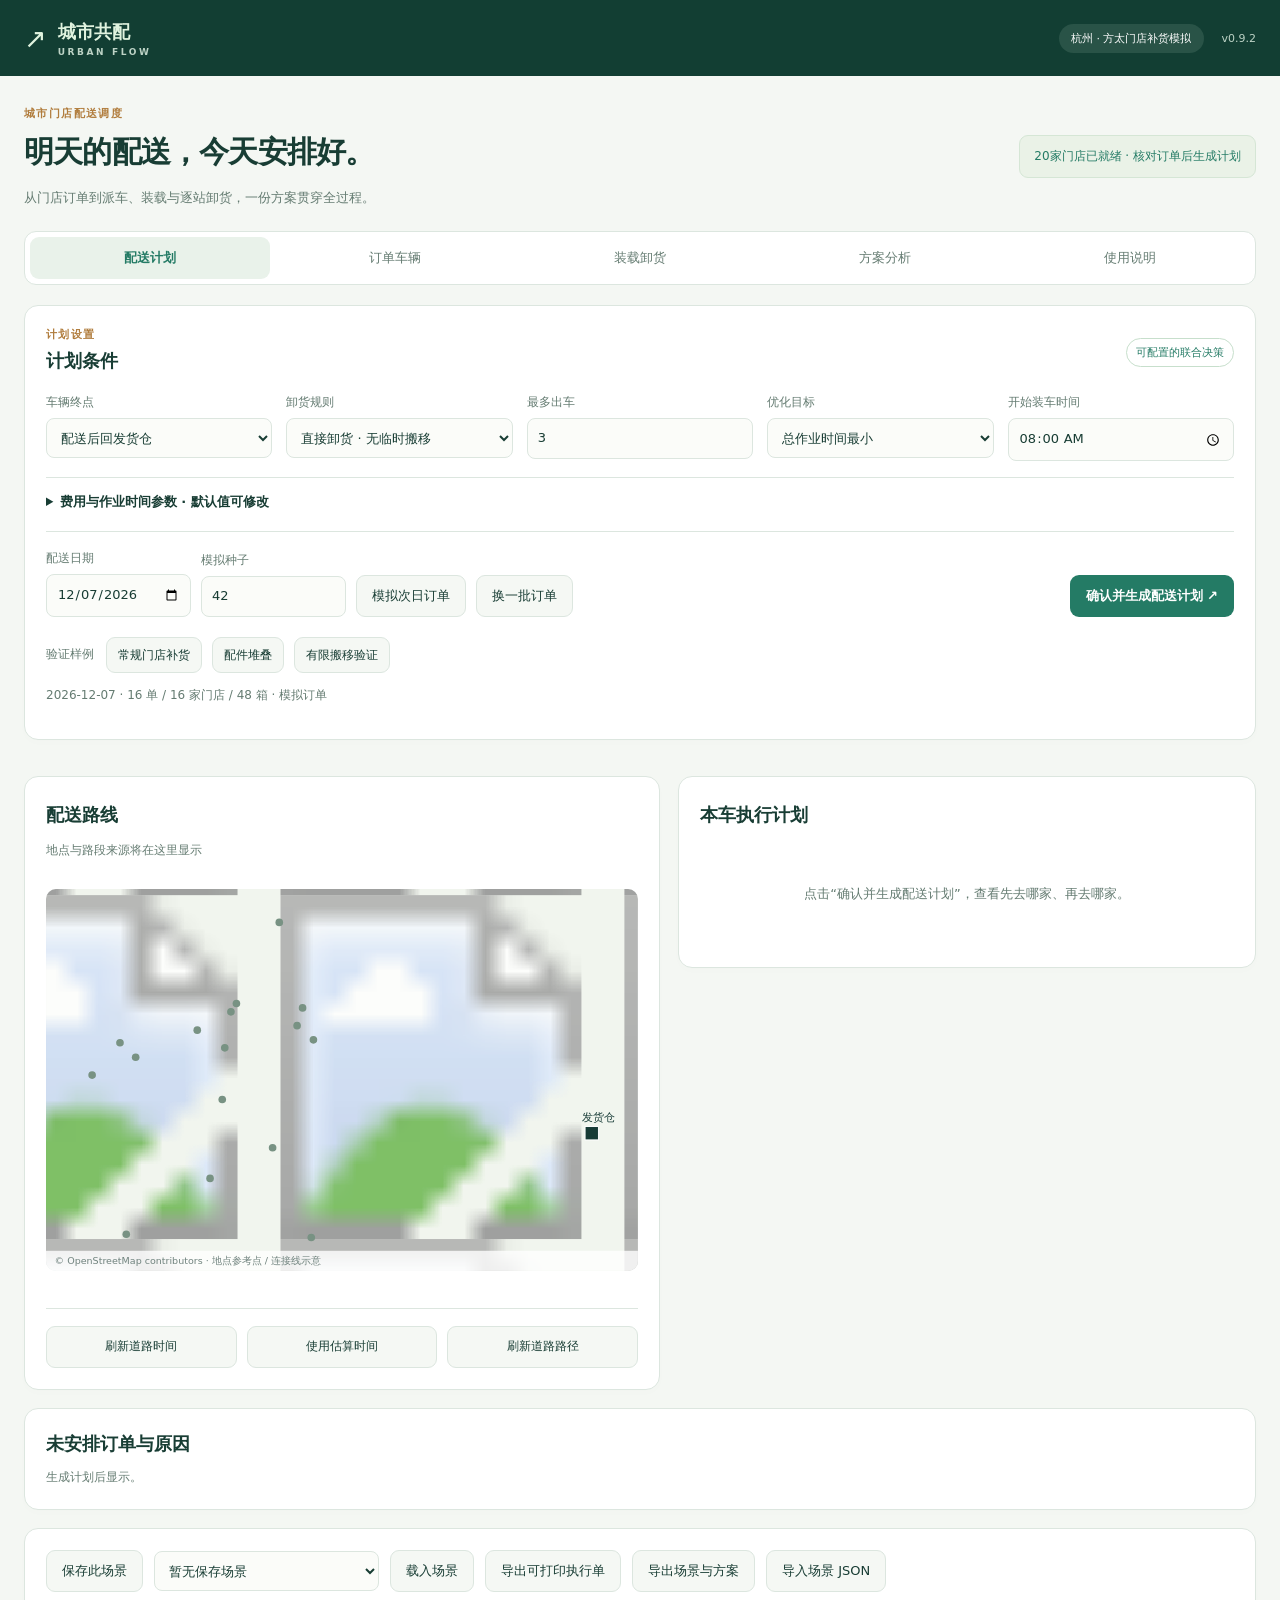
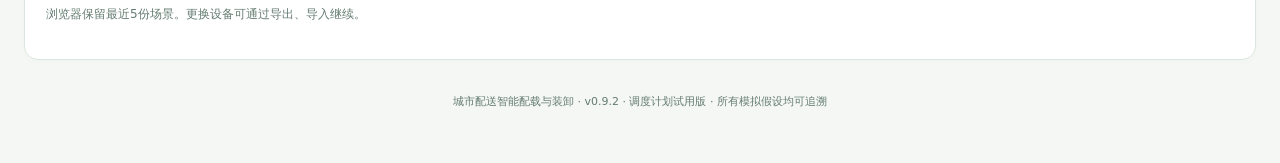
==== commit 6e7e14fc: "Publish audited v0.9.2 algorithm in Pages and standalone demo Synchronize the exact audited solver a" ====
--- a/index.html
+++ b/index.html
@@ -1,6 +1,6 @@
 <!doctype html>
-<html lang="zh-CN"><head><meta charset="utf-8"><meta name="viewport" content="width=device-width,initial-scale=1"><meta name="theme-color" content="#123d38"><title>城市共配 · 方太门店配送工作台 v0.9.1</title><link rel="stylesheet" href="style.css?v=0.9.1"></head>
-<body><header class="top"><a class="brand" href="#">↗ <span>城市共配<small>URBAN FLOW</small></span></a><span class="badge">杭州 · 方太门店补货模拟</span><span class="version">v0.9.1</span></header>
+<html lang="zh-CN"><head><meta charset="utf-8"><meta name="viewport" content="width=device-width,initial-scale=1"><meta name="theme-color" content="#123d38"><title>城市共配 · 方太门店配送工作台 v0.9.2</title><link rel="stylesheet" href="style.css?v=0.9.2"></head>
+<body><header class="top"><a class="brand" href="#">↗ <span>城市共配<small>URBAN FLOW</small></span></a><span class="badge">杭州 · 方太门店补货模拟</span><span class="version">v0.9.2</span></header>
 <main><section class="intro"><div><p class="eyebrow">城市门店配送调度</p><h1>明天的配送，今天安排好。</h1><p>从门店订单到派车、装载与逐站卸货，一份方案贯穿全过程。</p></div><div class="status" id="status">准备加载门店数据…</div></section>
 <nav class="tabs" aria-label="工作台"><button data-tab="plan" class="active">配送计划</button><button data-tab="orders">订单车辆</button><button data-tab="cargo">装载卸货</button><button data-tab="compare">方案分析</button><button data-tab="help">使用说明</button></nav>
 <div id="notice" role="status" aria-live="polite" hidden></div><div id="stale" class="notice warning" hidden>订单或条件已修改。当前结果属于上次确认的场景；确认并重新计算后更新。</div>
@@ -23,8 +23,8 @@
 </section>
 <section class="card storage" id="storage-panel"><div class="button-row"><button id="save" class="secondary">保存此场景</button><select id="saved" aria-label="已保存场景"></select><button id="load" class="secondary">载入场景</button><button id="print-plan" class="secondary">导出可打印执行单</button><button id="export" class="secondary">导出场景与方案</button><button id="import" class="secondary">导入场景 JSON</button><input id="file" type="file" accept=".json" hidden></div><p class="muted">浏览器保留最近5份场景。更换设备可通过导出、导入继续。</p></section>
 <details class="card methods" id="methods-panel" hidden><summary>算法、数据来源与当前边界</summary><p>算法采用多起点贪心插入、2-opt、跨车移单与可行路线池组合；每条候选路线同时检查时间窗、三维装载和逐站卸货。最大化可按时完成的订单数后，按所选时间或费用目标比较方案。有限搜索无全局最优性证明，启发式失败不等于数学不可行。</p><p>参考：Tamke 等 EJOR 2026，三维装载约束路径优化；Nascimento 等 EJOR 2026 在线发表，带时间窗的逻辑型 Benders 分解。本程序借鉴模型与分解结构，实际实现为启发式，未实现论文完整精确算法。</p><p id="catalog-note"></p><p>包装尺寸、车队、费用与装卸系数都是演示假设。箱件保持直立、可按规则水平旋转；采用最多两层、单箱完整支撑的保守模型。搬移假定现场有足够的临时放置空间。未建模真实绑扎、车轴载荷、转弯制动或人员转向空间。</p><p>道路缓存与在线免费服务采用普通驾车路线，本版按普通驾车模型计算，不将拥堵或限行作为优化条件。地图加载失败不会阻止已有数据的计算。末站结束模式只统计本任务；指定停车点模式包含前往停车点的行程。</p><p><a href="https://doi.org/10.1016/j.ejor.2025.10.010" target="_blank" rel="noopener">Tamke 等论文</a> · <a href="https://doi.org/10.1016/j.ejor.2026.05.051" target="_blank" rel="noopener">Nascimento 等论文</a> · <a href="https://www.fotile.com/h5/services/shopList.html?key=杭州市" target="_blank" rel="noopener">方太门店查询</a></p></details>
-<section id="help-panel" class="panel" hidden><article class="card help"><p class="eyebrow">快速上手</p><h2>从订单到配送执行</h2><ol><li><b>前一天接单。</b>点击模拟按钮，在20家公开门店中生成次日补货订单；也可下载 CSV 模板，填写门店编号、收货时间和箱型数量后导入。重复订单号的多行会合并成一单。</li><li><b>确认资源与规则。</b>编辑车辆、最多出车数、终点和卸货方式。直接卸货要求取货通道畅通；有限搬移允许先搬出少量挡货，再按校验位置恢复。可用“有限搬移验证”样例对比两种规则。</li><li><b>生成计划。</b>点击确认计算，先尽量完成更多订单，再优化所选时间或费用目标。未安排的订单单独列出原因。修改条件后，已有结果保留到下次确认。</li><li><b>按路线装卸。</b>在装载页选择车辆，查看完整布局、逐箱装车和逐站卸货。上层箱先取出；每一步显示原因、位置和估计时长。切换站点会显示此前站点已完成后的车内状态。</li><li><b>发执行单。</b>下载可打印 HTML，电脑或手机浏览器打开即可阅读；可用浏览器打印为 PDF。场景 JSON 可用于换设备继续计算。浏览器保存仅限当前设备。</li></ol><h3>时间与费用怎样算</h3><p><b>min 表示分钟。</b>总作业时间是所有车辆装车、行驶、等待、卸货及终点行程的总和；车辆并行作业时，它通常大于“整批任务历时”。后者从开始装车到最后一辆车结束。</p><p>卸货时间＝每站准备＋逐箱卸货＋易碎处理＋重货处理＋临时搬出与恢复，按0.5 min向上取整。它已经计入时间窗及人工费。收货截止约束的是卸货完成时刻。</p><p>每车费用＝出车固定费＋里程×里程费＋作业小时×人工费。小、中、大车型默认分别为160/220/300元、1.2/1.6/2.1元每公里、30/35/40元每小时，均可编辑。</p><h3>五种包装与堆叠</h3><div id="sku-reference"></div><p>这些包装规格是模拟假设。最多两层，上层必须完全位于一个下层箱的顶面内，且满足承重；易碎或不可堆叠的箱子不承托其他箱件。增加配件让堆叠更容易出现，算法仍会根据支撑和卸货顺序决定位置。</p><h3>地图与方案比较</h3><p>免费道路服务提供沿道路的形状和普通驾车估计时间，不等同于实测耗时。路径与计算时间匹配后显示实线；缺少匹配道路数据时显示虚线示意。查询得到新时间后，草案提示确认重算。网络失败时保留已有道路缓存。</p><p>比较页使用同一批订单、车辆、费用和约束，分别运行输入顺序、最近门店、最早截止三种规则，再与联合优化结果比较。规则方案也接受装载及卸货校验。服务量不同时，不显示会误导的节省百分比。</p><h3>数据与版本范围</h3><p>门店记录来自公开方太门店目录，坐标为公开地图定位参考；发货仓、停车点、订单、包装、车辆及作业系数含模拟假设，未代表方太或传化的真实客户关系。门店编号表包含来源与查询日期。</p><p>v0.9.1适用于单仓、单日、最多30单/150箱/6辆车的计划演示与小规模试用。输入每单配送到一个门店，同车完成该单全部箱件。算法为有限搜索启发式；现场装卸仍需核对实物与安全条件。</p></article></section><footer>城市配送智能配载与装卸 · v0.9.1 · 调度计划试用版 · 所有模拟假设均可追溯</footer></main>
+<section id="help-panel" class="panel" hidden><article class="card help"><p class="eyebrow">快速上手</p><h2>从订单到配送执行</h2><ol><li><b>前一天接单。</b>点击模拟按钮，在20家公开门店中生成次日补货订单；也可下载 CSV 模板，填写门店编号、收货时间和箱型数量后导入。重复订单号的多行会合并成一单。</li><li><b>确认资源与规则。</b>编辑车辆、最多出车数、终点和卸货方式。直接卸货要求取货通道畅通；有限搬移允许先搬出少量挡货，再按校验位置恢复。可用“有限搬移验证”样例对比两种规则。</li><li><b>生成计划。</b>点击确认计算，先尽量完成更多订单，再优化所选时间或费用目标。未安排的订单单独列出原因。修改条件后，已有结果保留到下次确认。</li><li><b>按路线装卸。</b>在装载页选择车辆，查看完整布局、逐箱装车和逐站卸货。上层箱先取出；每一步显示原因、位置和估计时长。切换站点会显示此前站点已完成后的车内状态。</li><li><b>发执行单。</b>下载可打印 HTML，电脑或手机浏览器打开即可阅读；可用浏览器打印为 PDF。场景 JSON 可用于换设备继续计算。浏览器保存仅限当前设备。</li></ol><h3>时间与费用怎样算</h3><p><b>min 表示分钟。</b>总作业时间是所有车辆装车、行驶、等待、卸货及终点行程的总和；车辆并行作业时，它通常大于“整批任务历时”。后者从开始装车到最后一辆车结束。</p><p>卸货时间＝每站准备＋逐箱卸货＋易碎处理＋重货处理＋临时搬出与恢复，按0.5 min向上取整。它已经计入时间窗及人工费。收货截止约束的是卸货完成时刻。</p><p>每车费用＝出车固定费＋里程×里程费＋作业小时×人工费。小、中、大车型默认分别为160/220/300元、1.2/1.6/2.1元每公里、30/35/40元每小时，均可编辑。</p><h3>五种包装与堆叠</h3><div id="sku-reference"></div><p>这些包装规格是模拟假设。最多两层，上层必须完全位于一个下层箱的顶面内，且满足承重；易碎或不可堆叠的箱子不承托其他箱件。增加配件让堆叠更容易出现，算法仍会根据支撑和卸货顺序决定位置。</p><h3>地图与方案比较</h3><p>免费道路服务提供沿道路的形状和普通驾车估计时间，不等同于实测耗时。路径与计算时间匹配后显示实线；缺少匹配道路数据时显示虚线示意。查询得到新时间后，草案提示确认重算。网络失败时保留已有道路缓存。</p><p>比较页使用同一批订单、车辆、费用和约束，分别运行输入顺序、最近门店、最早截止三种规则，再与联合优化结果比较。规则方案也接受装载及卸货校验。服务量不同时，不显示会误导的节省百分比。</p><h3>数据与版本范围</h3><p>门店记录来自公开方太门店目录，坐标为公开地图定位参考；发货仓、停车点、订单、包装、车辆及作业系数含模拟假设，未代表方太或传化的真实客户关系。门店编号表包含来源与查询日期。</p><p>v0.9.2适用于单仓、单日、最多30单/150箱/6辆车的计划演示与小规模试用。输入每单配送到一个门店，同车完成该单全部箱件。算法为有限搜索启发式；现场装卸仍需核对实物与安全条件。</p></article></section><footer>城市配送智能配载与装卸 · v0.9.2 · 调度计划试用版 · 所有模拟假设均可追溯</footer></main>
 <script>
 window.addEventListener('error',function(e){if(!window.UrbanUI){document.getElementById('status').textContent='页面组件加载失败，请刷新或用系统浏览器打开。';var n=document.getElementById('notice');n.hidden=false;n.className='error';n.textContent='页面尚未启动。请检查网络后刷新；下载HTML需在支持JavaScript的浏览器打开。';}},true);
 setTimeout(function(){if(!window.UrbanUI)document.getElementById('status').textContent='页面尚未启动，请刷新或换用系统浏览器。';},5000);
-</script><script src="engine.js?v=0.9.1"></script><script src="catalog.js?v=0.9.1"></script><script src="product.js?v=0.9.1"></script><script src="roads.js?v=0.9.1"></script><script src="analysis.js?v=0.9.1"></script><script src="app.js?v=0.9.1"></script></body></html>
+</script><script src="engine.js?v=0.9.2"></script><script src="catalog.js?v=0.9.2"></script><script src="product.js?v=0.9.2"></script><script src="roads.js?v=0.9.2"></script><script src="analysis.js?v=0.9.2"></script><script src="app.js?v=0.9.2"></script></body></html>
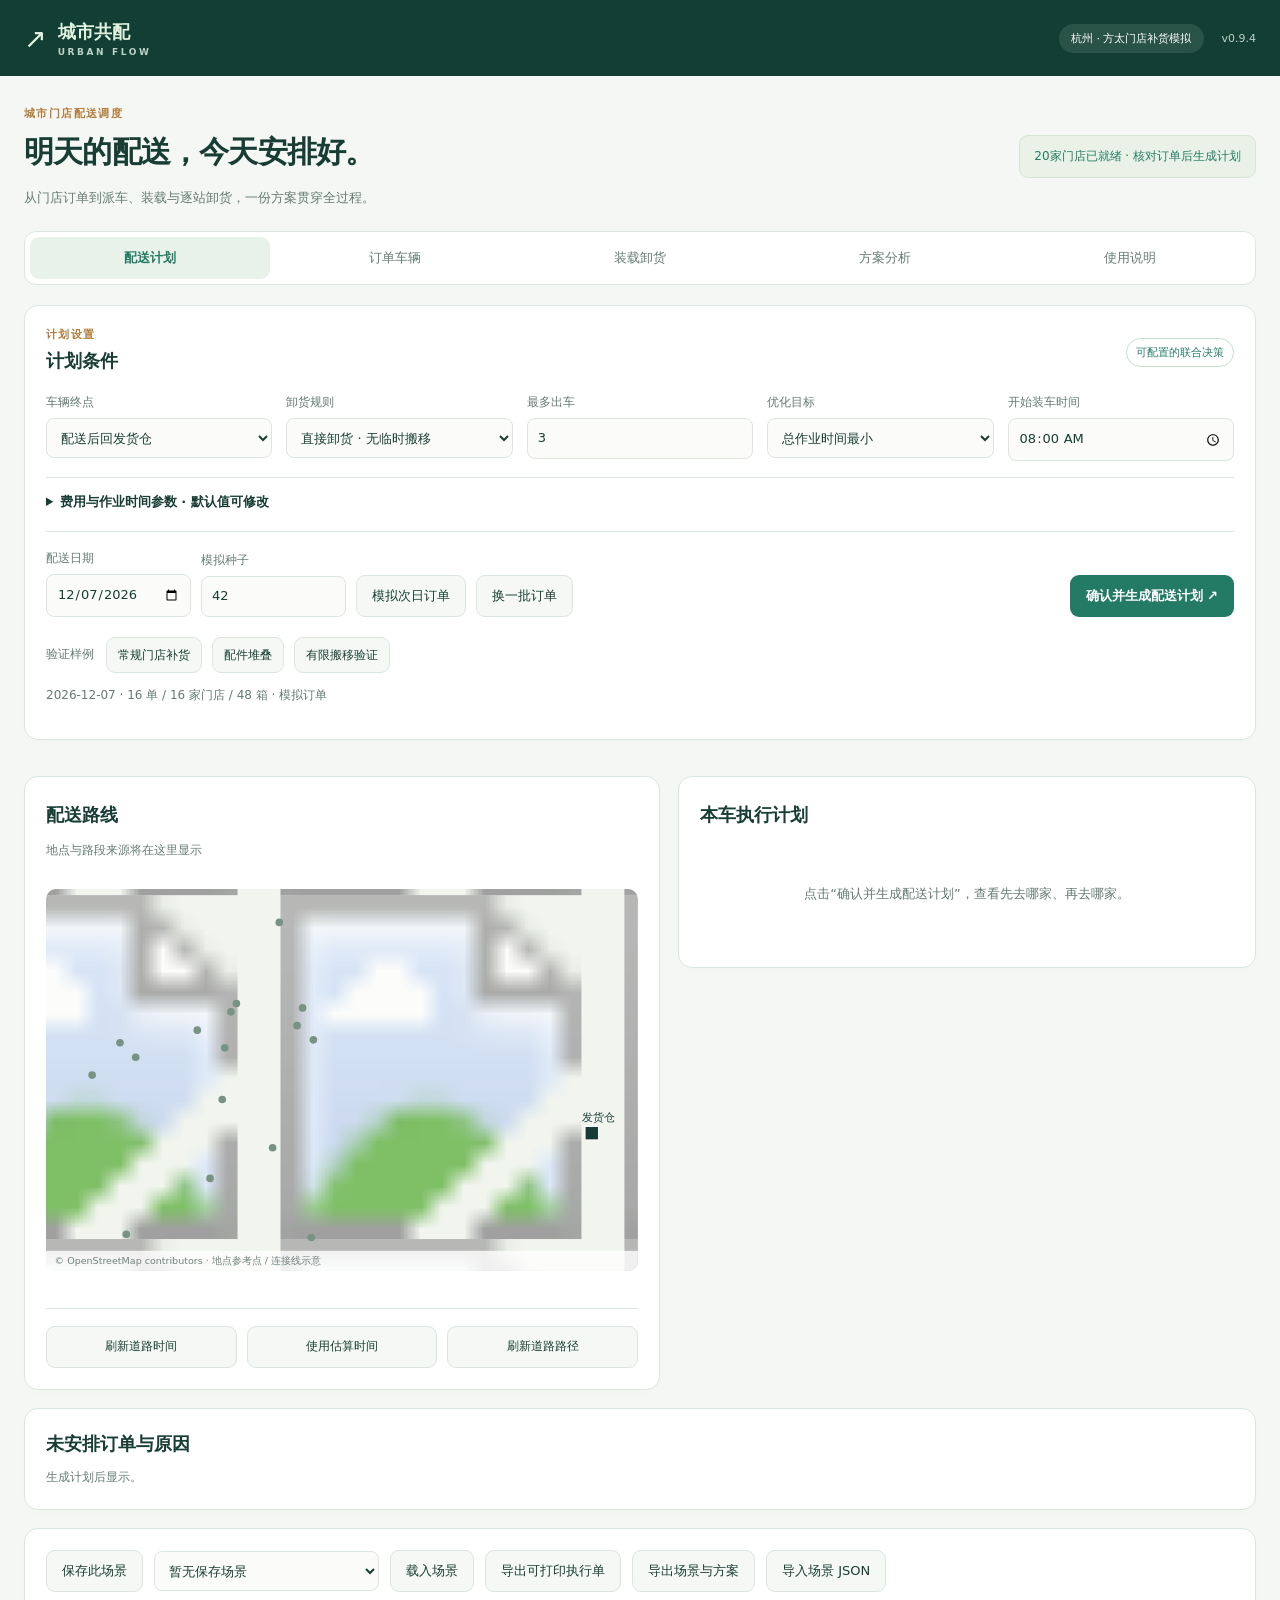
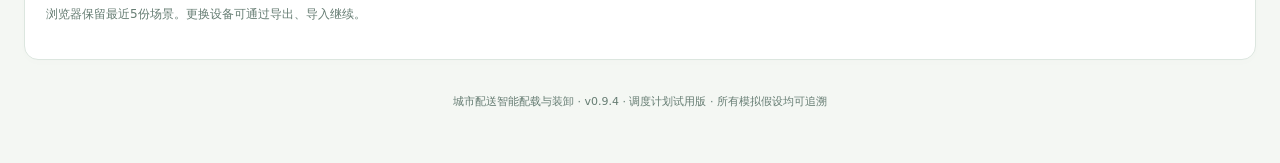
==== commit 0a09b851: "Fix bounded dispatch search and certify service limits Retain verified feasible plans through solver" ====
--- a/index.html
+++ b/index.html
@@ -1,6 +1,6 @@
 <!doctype html>
-<html lang="zh-CN"><head><meta charset="utf-8"><meta name="viewport" content="width=device-width,initial-scale=1"><meta name="theme-color" content="#123d38"><title>城市共配 · 方太门店配送工作台 v0.9.2</title><link rel="stylesheet" href="style.css?v=0.9.2"></head>
-<body><header class="top"><a class="brand" href="#">↗ <span>城市共配<small>URBAN FLOW</small></span></a><span class="badge">杭州 · 方太门店补货模拟</span><span class="version">v0.9.2</span></header>
+<html lang="zh-CN"><head><meta charset="utf-8"><meta name="viewport" content="width=device-width,initial-scale=1"><meta name="theme-color" content="#123d38"><title>城市共配 · 方太门店配送工作台 v0.9.4</title><link rel="stylesheet" href="style.css?v=0.9.4"></head>
+<body><header class="top"><a class="brand" href="#">↗ <span>城市共配<small>URBAN FLOW</small></span></a><span class="badge">杭州 · 方太门店补货模拟</span><span class="version">v0.9.4</span></header>
 <main><section class="intro"><div><p class="eyebrow">城市门店配送调度</p><h1>明天的配送，今天安排好。</h1><p>从门店订单到派车、装载与逐站卸货，一份方案贯穿全过程。</p></div><div class="status" id="status">准备加载门店数据…</div></section>
 <nav class="tabs" aria-label="工作台"><button data-tab="plan" class="active">配送计划</button><button data-tab="orders">订单车辆</button><button data-tab="cargo">装载卸货</button><button data-tab="compare">方案分析</button><button data-tab="help">使用说明</button></nav>
 <div id="notice" role="status" aria-live="polite" hidden></div><div id="stale" class="notice warning" hidden>订单或条件已修改。当前结果属于上次确认的场景；确认并重新计算后更新。</div>
@@ -23,8 +23,8 @@
 </section>
 <section class="card storage" id="storage-panel"><div class="button-row"><button id="save" class="secondary">保存此场景</button><select id="saved" aria-label="已保存场景"></select><button id="load" class="secondary">载入场景</button><button id="print-plan" class="secondary">导出可打印执行单</button><button id="export" class="secondary">导出场景与方案</button><button id="import" class="secondary">导入场景 JSON</button><input id="file" type="file" accept=".json" hidden></div><p class="muted">浏览器保留最近5份场景。更换设备可通过导出、导入继续。</p></section>
 <details class="card methods" id="methods-panel" hidden><summary>算法、数据来源与当前边界</summary><p>算法采用多起点贪心插入、2-opt、跨车移单与可行路线池组合；每条候选路线同时检查时间窗、三维装载和逐站卸货。最大化可按时完成的订单数后，按所选时间或费用目标比较方案。有限搜索无全局最优性证明，启发式失败不等于数学不可行。</p><p>参考：Tamke 等 EJOR 2026，三维装载约束路径优化；Nascimento 等 EJOR 2026 在线发表，带时间窗的逻辑型 Benders 分解。本程序借鉴模型与分解结构，实际实现为启发式，未实现论文完整精确算法。</p><p id="catalog-note"></p><p>包装尺寸、车队、费用与装卸系数都是演示假设。箱件保持直立、可按规则水平旋转；采用最多两层、单箱完整支撑的保守模型。搬移假定现场有足够的临时放置空间。未建模真实绑扎、车轴载荷、转弯制动或人员转向空间。</p><p>道路缓存与在线免费服务采用普通驾车路线，本版按普通驾车模型计算，不将拥堵或限行作为优化条件。地图加载失败不会阻止已有数据的计算。末站结束模式只统计本任务；指定停车点模式包含前往停车点的行程。</p><p><a href="https://doi.org/10.1016/j.ejor.2025.10.010" target="_blank" rel="noopener">Tamke 等论文</a> · <a href="https://doi.org/10.1016/j.ejor.2026.05.051" target="_blank" rel="noopener">Nascimento 等论文</a> · <a href="https://www.fotile.com/h5/services/shopList.html?key=杭州市" target="_blank" rel="noopener">方太门店查询</a></p></details>
-<section id="help-panel" class="panel" hidden><article class="card help"><p class="eyebrow">快速上手</p><h2>从订单到配送执行</h2><ol><li><b>前一天接单。</b>点击模拟按钮，在20家公开门店中生成次日补货订单；也可下载 CSV 模板，填写门店编号、收货时间和箱型数量后导入。重复订单号的多行会合并成一单。</li><li><b>确认资源与规则。</b>编辑车辆、最多出车数、终点和卸货方式。直接卸货要求取货通道畅通；有限搬移允许先搬出少量挡货，再按校验位置恢复。可用“有限搬移验证”样例对比两种规则。</li><li><b>生成计划。</b>点击确认计算，先尽量完成更多订单，再优化所选时间或费用目标。未安排的订单单独列出原因。修改条件后，已有结果保留到下次确认。</li><li><b>按路线装卸。</b>在装载页选择车辆，查看完整布局、逐箱装车和逐站卸货。上层箱先取出；每一步显示原因、位置和估计时长。切换站点会显示此前站点已完成后的车内状态。</li><li><b>发执行单。</b>下载可打印 HTML，电脑或手机浏览器打开即可阅读；可用浏览器打印为 PDF。场景 JSON 可用于换设备继续计算。浏览器保存仅限当前设备。</li></ol><h3>时间与费用怎样算</h3><p><b>min 表示分钟。</b>总作业时间是所有车辆装车、行驶、等待、卸货及终点行程的总和；车辆并行作业时，它通常大于“整批任务历时”。后者从开始装车到最后一辆车结束。</p><p>卸货时间＝每站准备＋逐箱卸货＋易碎处理＋重货处理＋临时搬出与恢复，按0.5 min向上取整。它已经计入时间窗及人工费。收货截止约束的是卸货完成时刻。</p><p>每车费用＝出车固定费＋里程×里程费＋作业小时×人工费。小、中、大车型默认分别为160/220/300元、1.2/1.6/2.1元每公里、30/35/40元每小时，均可编辑。</p><h3>五种包装与堆叠</h3><div id="sku-reference"></div><p>这些包装规格是模拟假设。最多两层，上层必须完全位于一个下层箱的顶面内，且满足承重；易碎或不可堆叠的箱子不承托其他箱件。增加配件让堆叠更容易出现，算法仍会根据支撑和卸货顺序决定位置。</p><h3>地图与方案比较</h3><p>免费道路服务提供沿道路的形状和普通驾车估计时间，不等同于实测耗时。路径与计算时间匹配后显示实线；缺少匹配道路数据时显示虚线示意。查询得到新时间后，草案提示确认重算。网络失败时保留已有道路缓存。</p><p>比较页使用同一批订单、车辆、费用和约束，分别运行输入顺序、最近门店、最早截止三种规则，再与联合优化结果比较。规则方案也接受装载及卸货校验。服务量不同时，不显示会误导的节省百分比。</p><h3>数据与版本范围</h3><p>门店记录来自公开方太门店目录，坐标为公开地图定位参考；发货仓、停车点、订单、包装、车辆及作业系数含模拟假设，未代表方太或传化的真实客户关系。门店编号表包含来源与查询日期。</p><p>v0.9.2适用于单仓、单日、最多30单/150箱/6辆车的计划演示与小规模试用。输入每单配送到一个门店，同车完成该单全部箱件。算法为有限搜索启发式；现场装卸仍需核对实物与安全条件。</p></article></section><footer>城市配送智能配载与装卸 · v0.9.2 · 调度计划试用版 · 所有模拟假设均可追溯</footer></main>
+<section id="help-panel" class="panel" hidden><article class="card help"><p class="eyebrow">快速上手</p><h2>从订单到配送执行</h2><ol><li><b>前一天接单。</b>点击模拟按钮，在20家公开门店中生成次日补货订单；也可下载 CSV 模板，填写门店编号、收货时间和箱型数量后导入。重复订单号的多行会合并成一单。</li><li><b>确认资源与规则。</b>编辑车辆、最多出车数、终点和卸货方式。直接卸货要求取货通道畅通；有限搬移允许先搬出少量挡货，再按校验位置恢复。可用“有限搬移验证”样例对比两种规则。</li><li><b>生成计划。</b>点击确认计算，先尽量完成更多订单，再优化所选时间或费用目标。计算过程中先展示可行方案，到时限后保留已校验结果。未安排的订单区分必要条件已证实不可行和组合搜索尚未安排，并显示服务量上界与改善空间。修改条件后，已有结果保留到下次确认。</li><li><b>按路线装卸。</b>在装载页选择车辆，查看完整布局、逐箱装车和逐站卸货。上层箱先取出；每一步显示原因、位置和估计时长。切换站点会显示此前站点已完成后的车内状态。</li><li><b>发执行单。</b>下载可打印 HTML，电脑或手机浏览器打开即可阅读；可用浏览器打印为 PDF。场景 JSON 可用于换设备继续计算。浏览器保存仅限当前设备。</li></ol><h3>时间与费用怎样算</h3><p><b>min 表示分钟。</b>总作业时间是所有车辆装车、行驶、等待、卸货及终点行程的总和；车辆并行作业时，它通常大于“整批任务历时”。后者从开始装车到最后一辆车结束。</p><p>卸货时间＝每站准备＋逐箱卸货＋易碎处理＋重货处理＋临时搬出与恢复，按0.5 min向上取整。它已经计入时间窗及人工费。收货截止约束的是卸货完成时刻。</p><p>每车费用＝出车固定费＋里程×里程费＋作业小时×人工费。小、中、大车型默认分别为160/220/300元、1.2/1.6/2.1元每公里、30/35/40元每小时，均可编辑。</p><h3>五种包装与堆叠</h3><div id="sku-reference"></div><p>这些包装规格是模拟假设。最多两层，上层必须完全位于一个下层箱的顶面内，且满足承重；易碎或不可堆叠的箱子不承托其他箱件。增加配件让堆叠更容易出现，算法仍会根据支撑和卸货顺序决定位置。</p><h3>地图与方案比较</h3><p>免费道路服务提供沿道路的形状和普通驾车估计时间，不等同于实测耗时。路径与计算时间匹配后显示实线；缺少匹配道路数据时显示虚线示意。查询得到新时间后，草案提示确认重算。网络失败时保留已有道路缓存。</p><p>比较页使用同一批订单、车辆、费用和约束，分别运行输入顺序、最近门店、最早截止三种规则，再与联合优化结果比较。规则方案也接受装载及卸货校验。到达计算时限时，比较页仅列出已计算的方案。服务量不同时，不显示会误导的节省百分比。</p><h3>数据与版本范围</h3><p>门店记录来自公开方太门店目录，坐标为公开地图定位参考；发货仓、停车点、订单、包装、车辆及作业系数含模拟假设，未代表方太或传化的真实客户关系。门店编号表包含来源与查询日期。</p><p>v0.9.4适用于单仓、单日、最多30单/150箱/6辆车的计划演示与小规模试用。输入每单配送到一个门店，同车完成该单全部箱件。算法为有限搜索启发式；现场装卸仍需核对实物与安全条件。</p></article></section><footer>城市配送智能配载与装卸 · v0.9.4 · 调度计划试用版 · 所有模拟假设均可追溯</footer></main>
 <script>
 window.addEventListener('error',function(e){if(!window.UrbanUI){document.getElementById('status').textContent='页面组件加载失败，请刷新或用系统浏览器打开。';var n=document.getElementById('notice');n.hidden=false;n.className='error';n.textContent='页面尚未启动。请检查网络后刷新；下载HTML需在支持JavaScript的浏览器打开。';}},true);
 setTimeout(function(){if(!window.UrbanUI)document.getElementById('status').textContent='页面尚未启动，请刷新或换用系统浏览器。';},5000);
-</script><script src="engine.js?v=0.9.2"></script><script src="catalog.js?v=0.9.2"></script><script src="product.js?v=0.9.2"></script><script src="roads.js?v=0.9.2"></script><script src="analysis.js?v=0.9.2"></script><script src="app.js?v=0.9.2"></script></body></html>
+</script><script src="engine.js?v=0.9.4"></script><script src="catalog.js?v=0.9.4"></script><script src="product.js?v=0.9.4"></script><script src="roads.js?v=0.9.4"></script><script src="analysis.js?v=0.9.4"></script><script src="app.js?v=0.9.4"></script></body></html>
